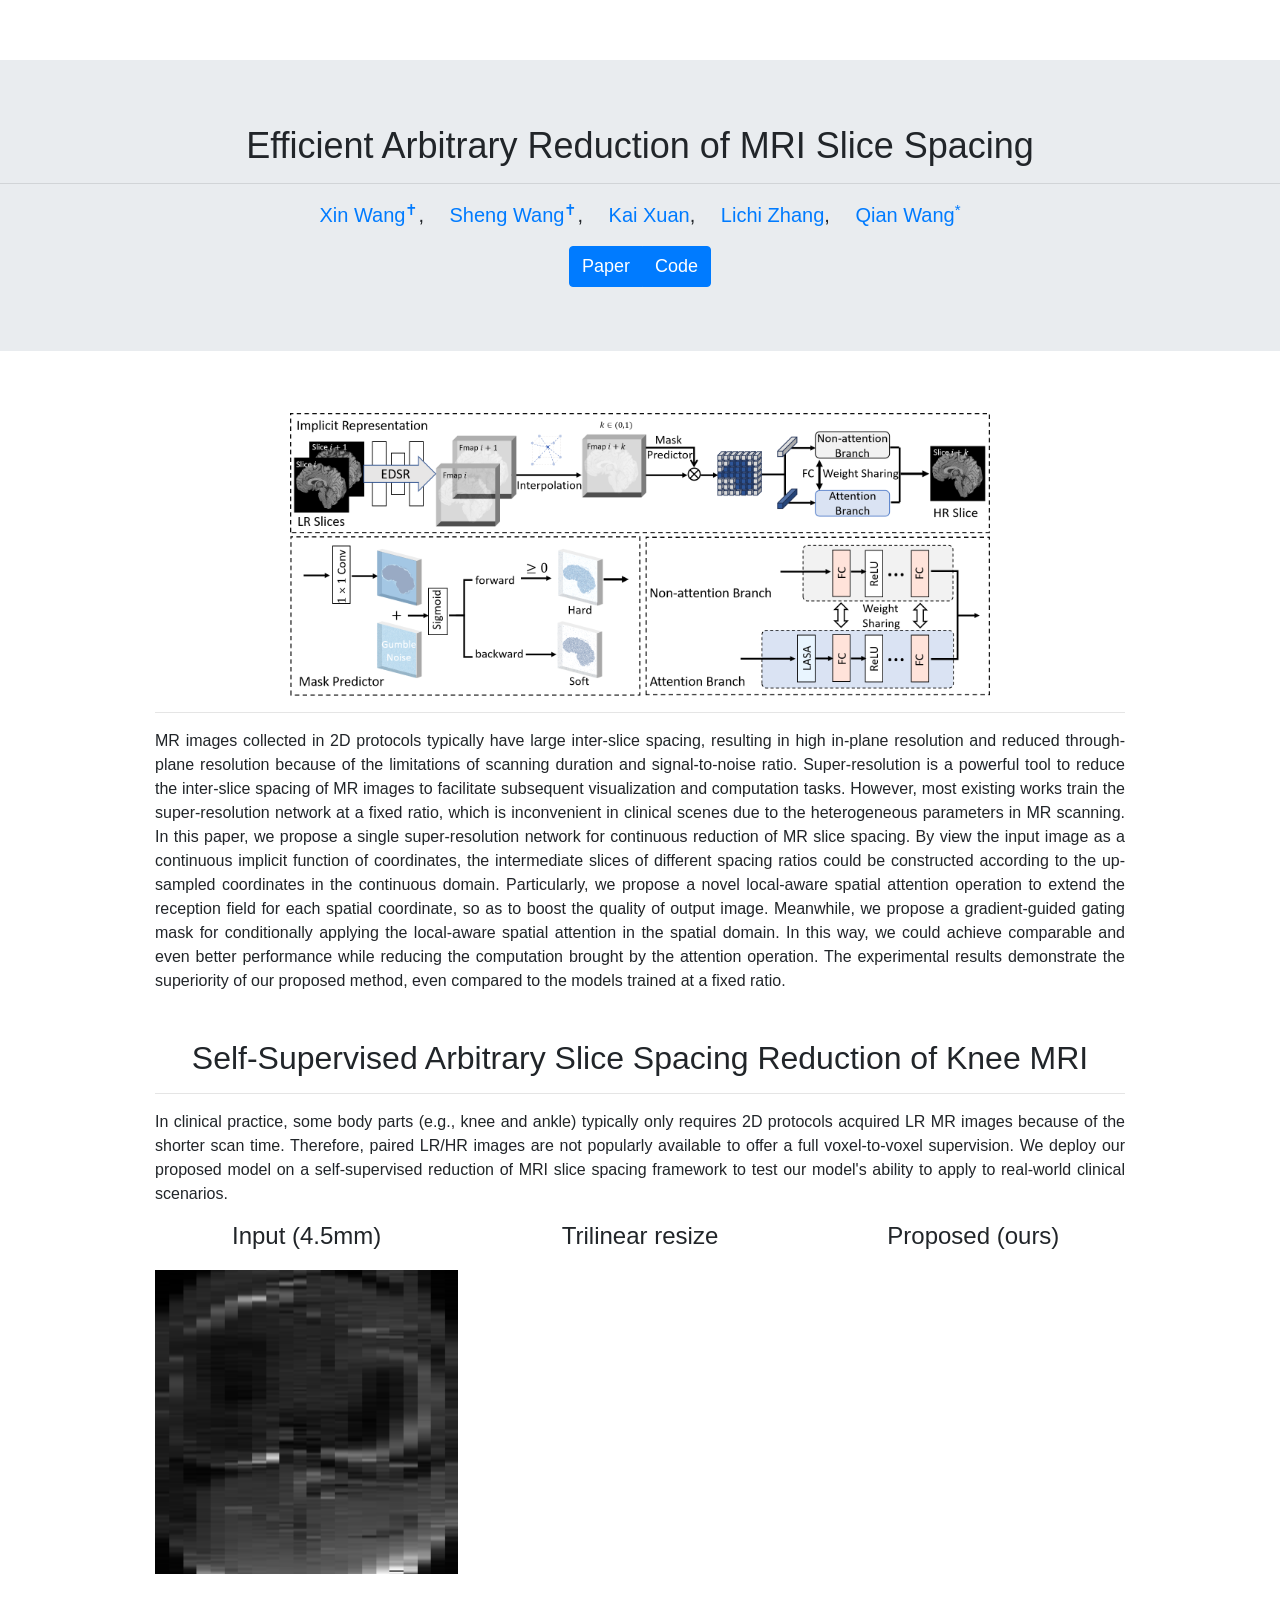
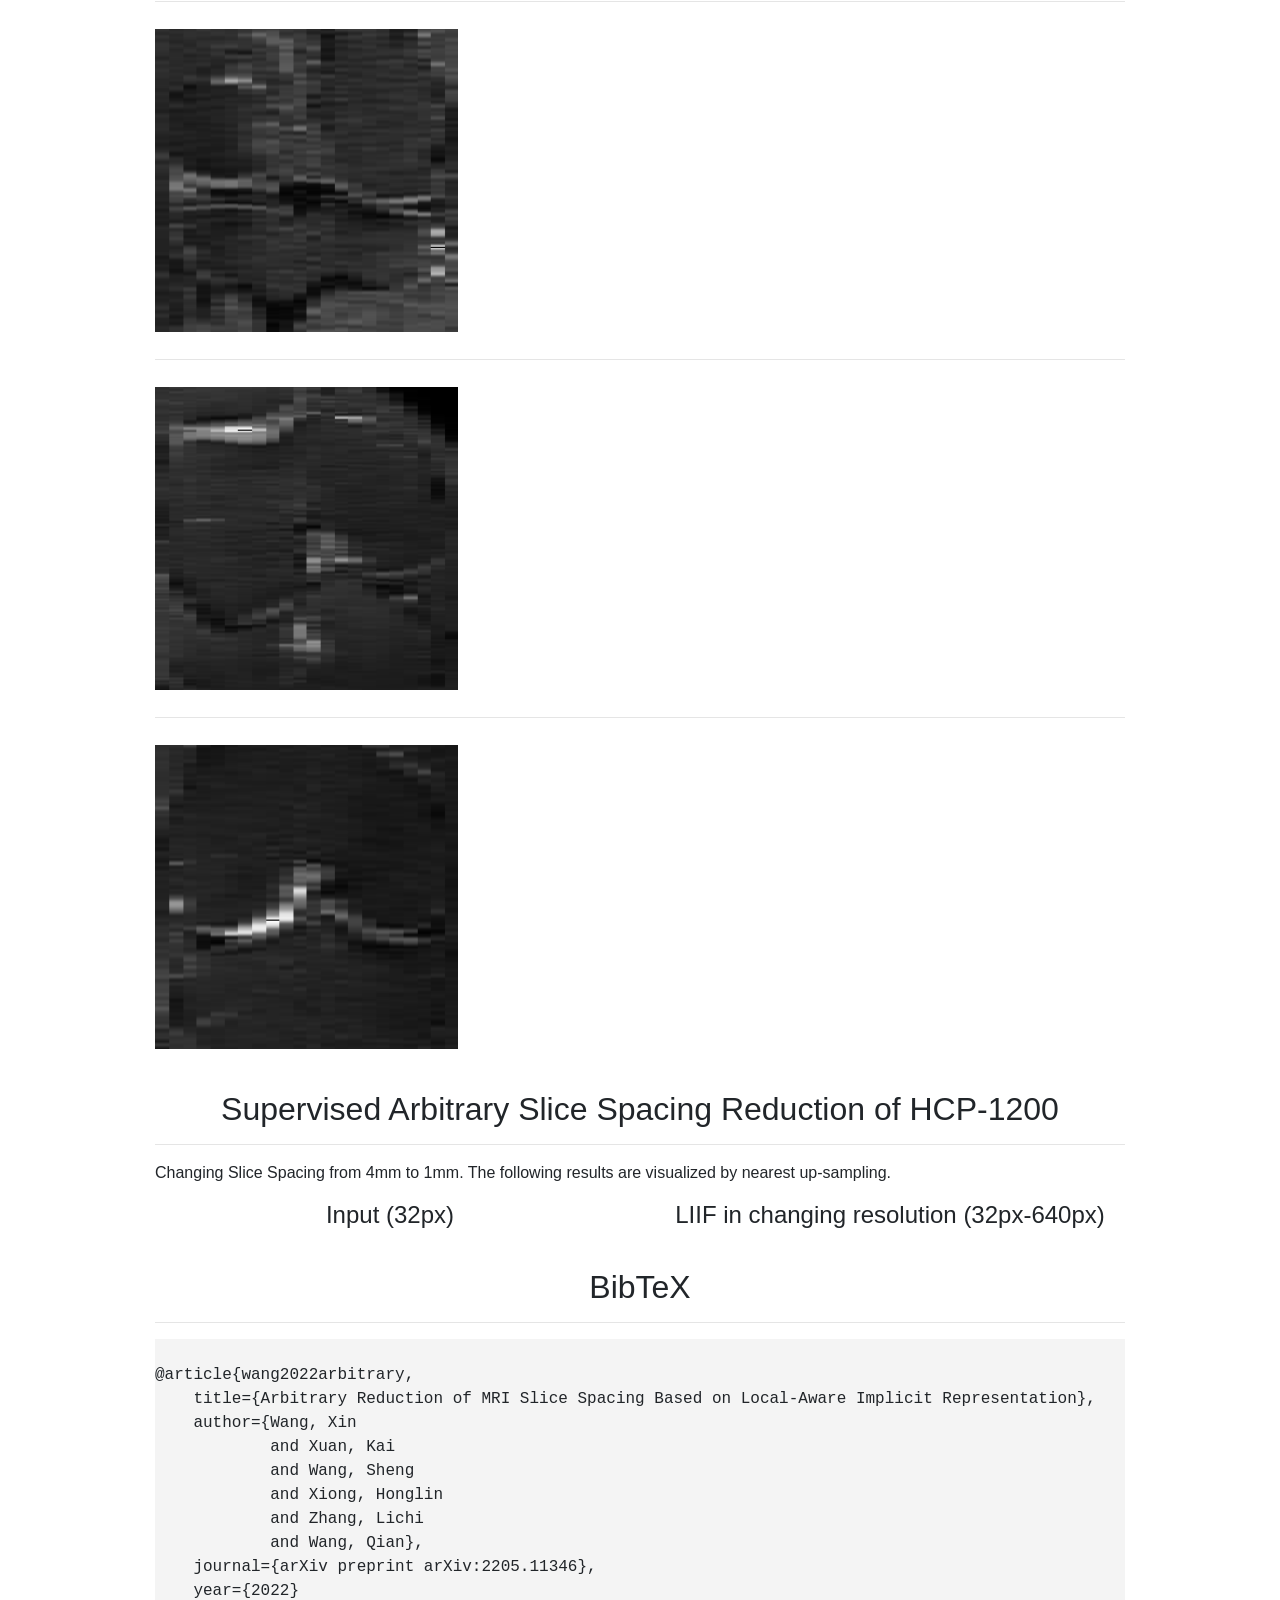
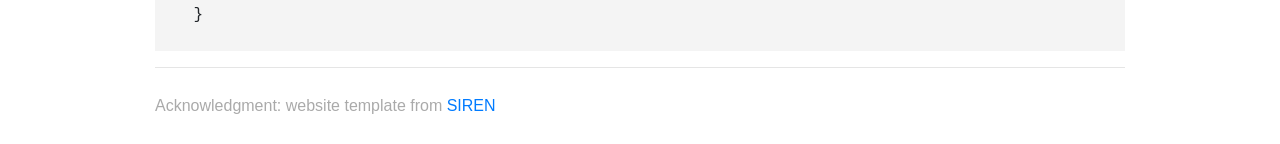
==== docs/index.html @ 5059a9c4 "make the bootstrap core css file in the repo now." ====
<!DOCTYPE html>
<html lang="en">
<head>
    <meta charset="utf-8">
    <meta http-equiv="X-UA-Compatible" content="IE=edge">
    <meta name="viewport" content="width=device-width, initial-scale=1">
    <meta name="description"
          content="Efficient Arbitrary Reduction of MRI Slice Spacing">
    <meta name="author" content="Xin Wang, Sheng Wang, Kai Xuan, Lichi Zhang, Qian Wang">

    <title>Efficient Arbitrary Reduction of MRI Slice Spacing</title>
    <!-- Bootstrap core CSS -->
    <!--link href="bootstrap.min.css" rel="stylesheet"-->
    <link rel="stylesheet" href="bootstrapcore.css"
          integrity="sha384-Gn5384xqQ1aoWXA+058RXPxPg6fy4IWvTNh0E263XmFcJlSAwiGgFAW/dAiS6JXm" crossorigin="anonymous">

    <!-- Custom styles for this template -->
    <link href="offcanvas.css" rel="stylesheet">
    <!--    <link rel="icon" href="img/favicon.gif" type="image/gif">-->
</head>

<body>
<div class="jumbotron jumbotron-fluid">
    <div class="container"></div>
    <h2>Efficient Arbitrary Reduction of MRI Slice Spacing</h2>
    <!-- <h3>CVPR 2021 (Oral)</h3> -->
    <hr>
    <p class="authors">
        <a href="https://yinboc.github.io/">Xin Wang<sup>✝</sup></a>,&emsp;
        <a href="https://github.com/JamesQFreeman">Sheng Wang<sup>✝</sup></a>,&emsp;
        <a href="https://github.com/woxuankai">Kai Xuan</a>,&emsp;
        <a href="https://github.com/woxuankai">Lichi Zhang</a>,&emsp;
        <a href="https://qianwang.space">Qian Wang<sup>*</sup></a>
    </p>
    <div class="btn-group" role="group" aria-label="Top menu">
        <a class="btn btn-primary" href="https://arxiv.org/pdf/2205.11346.pdf">Paper</a>
        <a class="btn btn-primary" href="https://github.com/JamesQFreeman/Efficient-Arbitrary-Reduction-of-MRI-Slice-Spacing">Code</a>
    </div>
</div>

<div class="container">
    <div class="section">
        <img src="assets/fig1.png" alt="Main Method" width="700" class="center">
        <!-- <div class="vcontainer">
            <iframe class='video' src="https://www.youtube.com/embed/6f2roieSY_8" frameborder="0"
                    allow="accelerometer; autoplay; encrypted-media; gyroscope; picture-in-picture"
                    allowfullscreen></iframe>
        </div> -->
        <hr>
        <p>
            MR images collected in 2D protocols typically have large inter-slice spacing, resulting in high in-plane resolution and reduced through-plane resolution because of the limitations of scanning duration and signal-to-noise ratio.
            Super-resolution is a powerful tool to reduce the inter-slice spacing of MR images to facilitate subsequent visualization and computation tasks. 
            However, most existing works train the super-resolution network at a fixed ratio, which is inconvenient in clinical scenes due to the heterogeneous parameters in MR scanning. 
            In this paper, we propose a single super-resolution network for continuous reduction of MR slice spacing.
            By view the input image as a continuous implicit function of coordinates, the intermediate slices of different spacing ratios could be constructed according to the up-sampled coordinates in the continuous domain. 
            Particularly, we propose a novel local-aware spatial attention operation to extend the reception field for each spatial coordinate, so as to boost the quality of output image. Meanwhile, we propose a gradient-guided gating mask for conditionally applying the local-aware spatial attention in the spatial domain. In this way, we could achieve comparable and even better performance while reducing the computation brought by the attention operation.
            The experimental results demonstrate the superiority of our proposed method, even compared to the models trained at a fixed ratio.
        </p>
    </div>

    <div class="section">
        <h2>Self-Supervised Arbitrary Slice Spacing Reduction of Knee MRI</h2>
        <hr>
        <p>
            In clinical practice, some body parts (e.g., knee and ankle) typically only requires 2D protocols acquired LR MR images because of the shorter scan time.
Therefore, paired LR/HR images are not popularly available to offer a full voxel-to-voxel supervision.
We deploy our proposed model on a self-supervised reduction of MRI slice spacing framework to test our model's ability to apply to real-world clinical scenarios.
        </p>

        <div class="row align-items-center">
            <div class="col-sm-4 text-center">
                <h4>Input (4.5mm)</h4>
            </div>
            <!-- <div class="col-sm-3 text-center">
                <h4>Pixels</h4>
            </div> -->
            <div class="col-sm-4 text-center">
                <h4>Trilinear resize</h4>
            </div>
            <div class="col-sm-4 text-center">
                <h4>Proposed (ours)</h4>
            </div>
        </div>
        <div class="row align-items-center">
            <div class="col-sm-4">
                <img src="assets/output_1_axial.png" style="width:100%">
            </div>
            <div class="col-sm-8">
                <video width="100%" playsinline autoplay loop preload muted>
                    <source src="assets/output_1_axial.mp4" type="video/mp4">
                </video>
            </div>
        </div>
        <hr>
        <div class="row align-items-center">
            <div class="col-sm-4">
                <img src="assets/output_1_coronal_120.png" style="width:100%">
            </div>
            <div class="col-sm-8">
                <video width="100%" playsinline autoplay loop preload muted>
                    <source src="assets/output_1_coronal_120.mp4" type="video/mp4">
                </video>
            </div>
        </div>
        <hr>
        <div class="row align-items-center">
            <div class="col-sm-4">
                <img src="assets/output_2_axial_160.png" style="width:100%">
            </div>
            <div class="col-sm-8">
                <video width="100%" playsinline autoplay loop preload muted>
                    <source src="assets/output_2_axial_160.mp4" type="video/mp4">
                </video>
            </div>
        </div>
		<hr>
        <div class="row align-items-center">
            <div class="col-sm-4">
                <img src="assets/output_2_coronal_140.png" style="width:100%">
            </div>
            <div class="col-sm-8">
                <video width="100%" playsinline autoplay loop preload muted>
                    <source src="assets/output_2_coronal_140.mp4" type="video/mp4">
                </video>
            </div>
        </div>
    </div>

    <div class="section">
        <h2>Supervised Arbitrary Slice Spacing Reduction of HCP-1200</h2>
        <hr>
        <p>
            Changing Slice Spacing from 4mm to 1mm. The following results are visualized by nearest up-sampling.
        </p>
        <div class="row align-items-center">
            <div class="col-sm-6 text-center">
                <h4>Input (32px)</h4>
            </div>
            <div class="col-sm-6 text-center">
                <h4>LIIF in changing resolution (32px-640px)</h4>
            </div>
        </div>
        <!-- <div class="row">
            <div class="col-sm-6">
                <img src="assets/output_2_axial_160.png" style="width:100%">
            </div>
            <div class="col-sm-6">
                <video width="100%" playsinline autoplay loop preload muted>
                    <source src="assets/output_2_axial_160.mp4" type="video/mp4">
                </video>
            </div>
        </div>
        <hr>
        <div class="row">
            <div class="col-sm-6">
                <img src="assets/output_2_coronal_140.png" style="width:100%">
            </div>
            <div class="col-sm-6">
                <video width="100%" playsinline autoplay loop preload muted>
                    <source src="assets/output_2_coronal_140.mp4" type="video/mp4">
                </video>
            </div>
        </div> -->
        <!-- <p>Also, we compared the proposed method with other super-resolution methods.</p> -->
    </div>

    <div class="section">
        <h2>BibTeX</h2>
        <hr>
        <div class="bibtexsection">
@article{wang2022arbitrary,
    title={Arbitrary Reduction of MRI Slice Spacing Based on Local-Aware Implicit Representation},
    author={Wang, Xin 
            and Xuan, Kai 
            and Wang, Sheng 
            and Xiong, Honglin 
            and Zhang, Lichi 
            and Wang, Qian},
    journal={arXiv preprint arXiv:2205.11346},
    year={2022}
    }
        </div>
    </div>

	<hr>

	<footer>
        <p><span style="color: #AAAAAA">Acknowledgment: website template from <a href="https://vsitzmann.github.io/siren/">SIREN</a></span></p>
    </footer>

</div>


<script src="https://code.jquery.com/jquery-3.5.1.slim.min.js"
        integrity="sha384-DfXdz2htPH0lsSSs5nCTpuj/zy4C+OGpamoFVy38MVBnE+IbbVYUew+OrCXaRkfj"
        crossorigin="anonymous"></script>
<script src="https://cdn.jsdelivr.net/npm/popper.js@1.16.0/dist/umd/popper.min.js"
        integrity="sha384-Q6E9RHvbIyZFJoft+2mJbHaEWldlvI9IOYy5n3zV9zzTtmI3UksdQRVvoxMfooAo"
        crossorigin="anonymous"></script>
<script src="https://stackpath.bootstrapcdn.com/bootstrap/4.5.0/js/bootstrap.min.js"
        integrity="sha384-OgVRvuATP1z7JjHLkuOU7Xw704+h835Lr+6QL9UvYjZE3Ipu6Tp75j7Bh/kR0JKI"
        crossorigin="anonymous"></script>

</body>
</html>
---- docs/offcanvas.css ----
/*
 * Style tweaks
 * --------------------------------------------------
 */
 html,
 body {
   overflow-x: hidden;  /*Prevent scroll on narrow devices */
   padding-top: 30px;
     text-align: justify;
 }
 footer {
   padding: 10px 0;
 }
 .authors {
   font-size: 20px;
 }
 /*.container {
   max-width: 768px;
 }*/
 .container {
   max-width: 1000px;
 }
 p {
   font-size: 16px;
   /*padding-bottom: 20px;*/
 }
 
 li {
   font-size: 16px;
 }
 
 h2 {
     text-align: center;
     align: center;
 }
 
 .jumbotron{
     text-align: center;
 }
 
 .btn {
     font-size: 18px;
 }
 
 .btn-disabled {
     /*background-color: #f4f4f4;*/
 }
 
 .jumbotron h2 {
   font-size: 36px;
 }
 
 .section {
   padding-top: 30px;
 }
 
 .center{
   display: block;
   margin-left: auto;
   margin-right: auto;
 }
 
 .vcontainer {
     position: relative;
     width: 100%;
     height: 0;
     padding-bottom: 56.25%;
 }
 .video {
     position: absolute;
     top: 0;
     left: 0;
     width: 100%;
     height: 100%;
 }
 
 .gif {
     padding:10px;
     display: block;
     margin-left: auto;
     margin-right: auto;
     text-align: center;
 }
 
 .caption {
   width:75%; 
   font-size:14px
 }
 
 .bibtexsection {
   font-family: "Courier",monospace;
   font-size:16px;
   white-space:pre;
   background-color: #f4f4f4;
   text-align:left;
 }
 
 .canvas-row canvas {
   max-width:100%;
 }
 
 .padding-0{
     padding-right:0;
     padding-left:0;
 }
 
 .vspace-top {
     margin-top: 30px;
 }
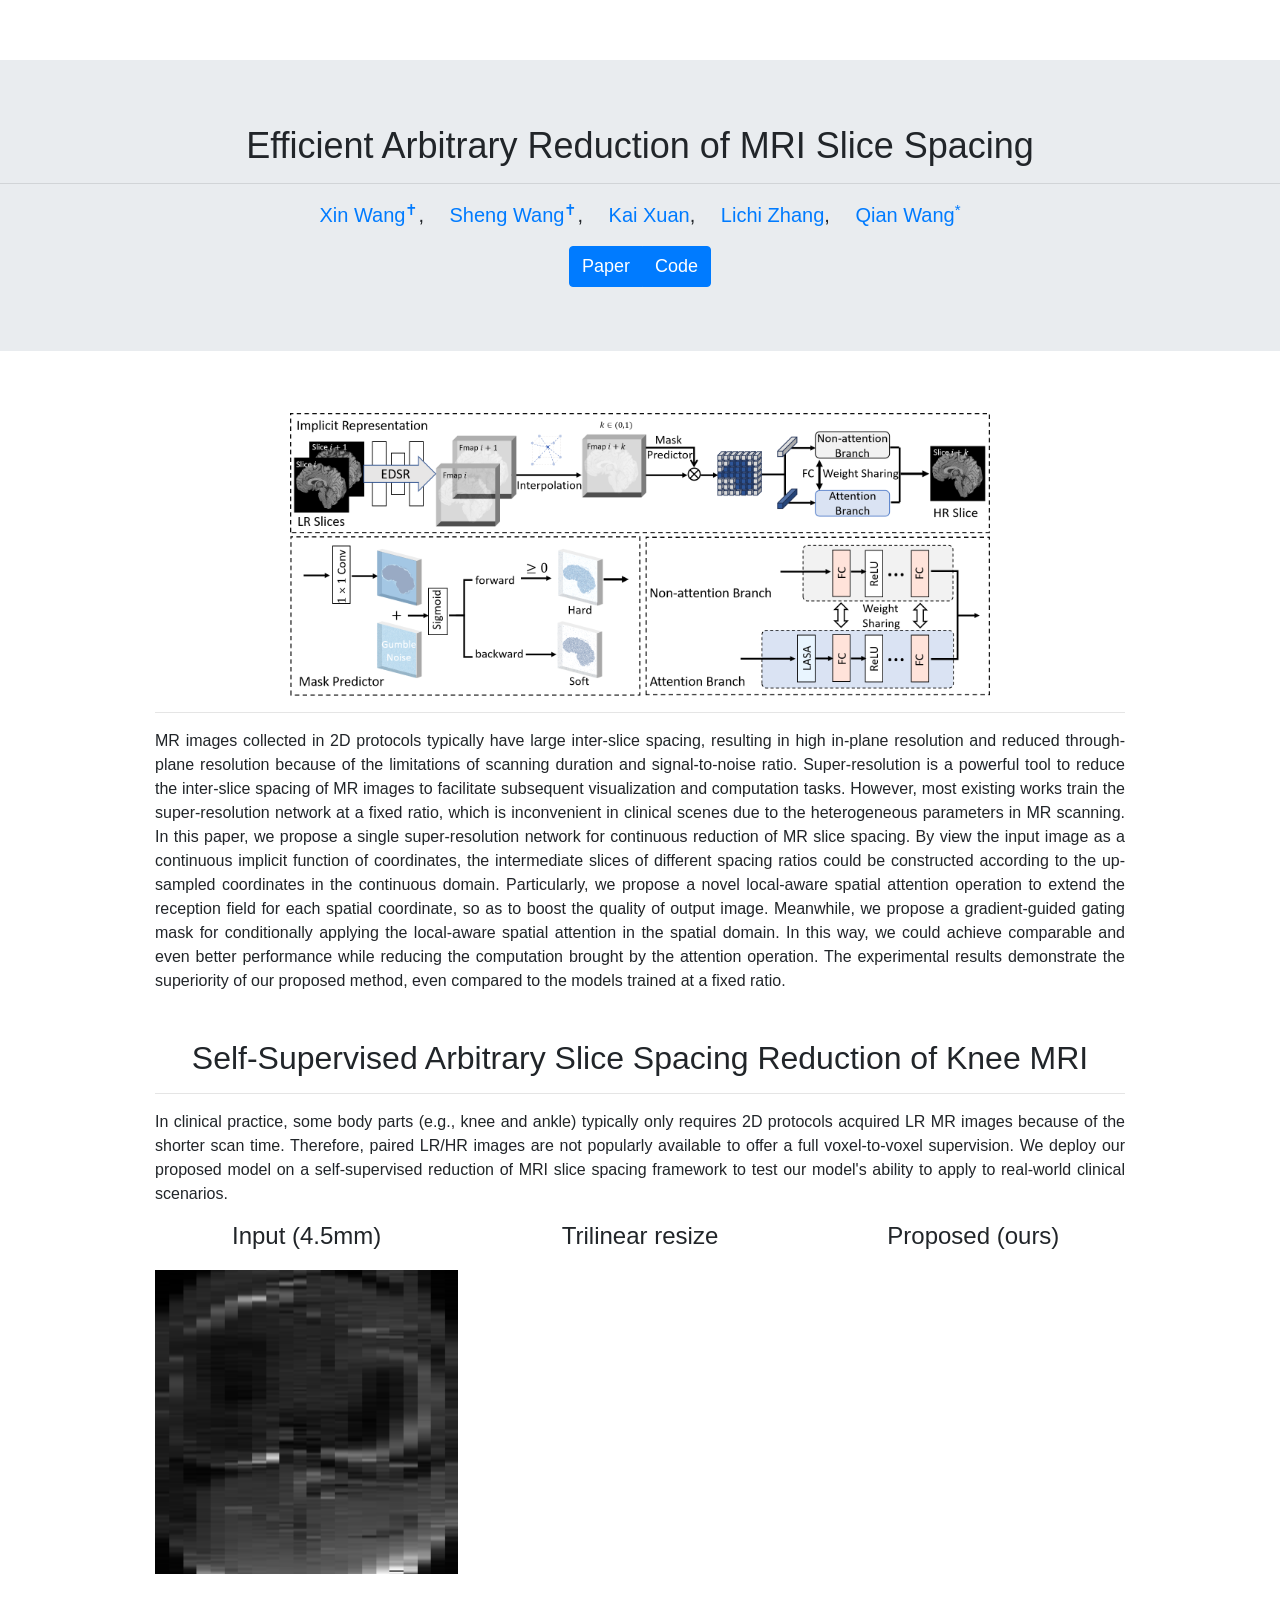
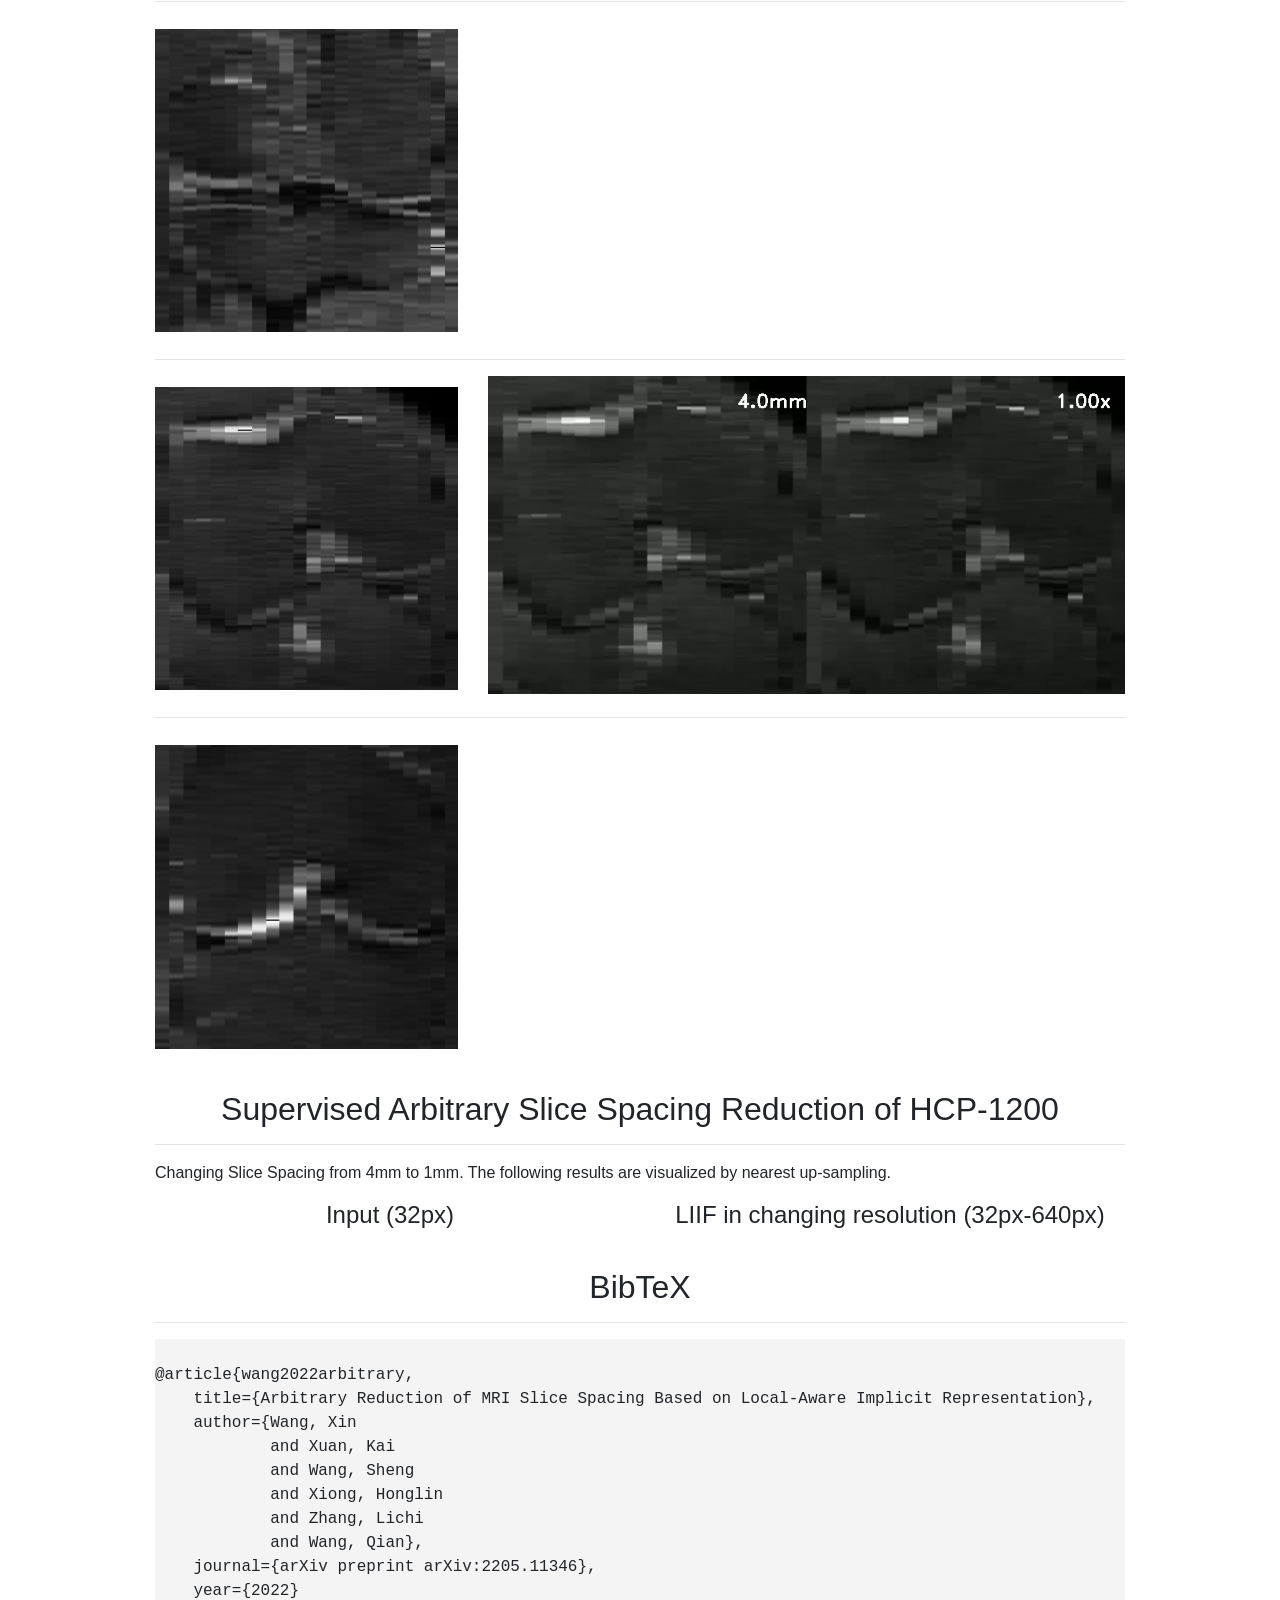
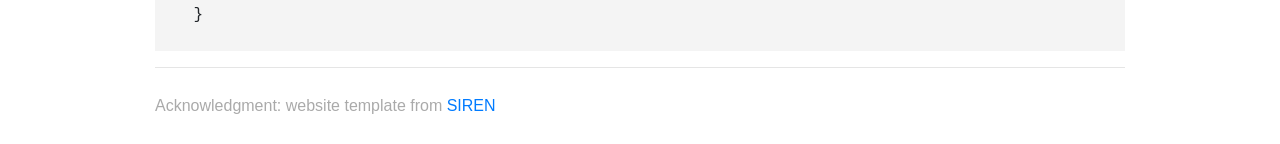
==== commit 339b3fe2: "used new video codec, vp80" ====
--- a/docs/index.html
+++ b/docs/index.html
@@ -109,7 +109,7 @@
             </div>
             <div class="col-sm-8">
                 <video width="100%" playsinline autoplay loop preload muted>
-                    <source src="assets/output_2_axial_160.mp4" type="video/mp4">
+                    <source src="assets/output_2_axial_160.webm" type="video/mp4">
                 </video>
             </div>
         </div>
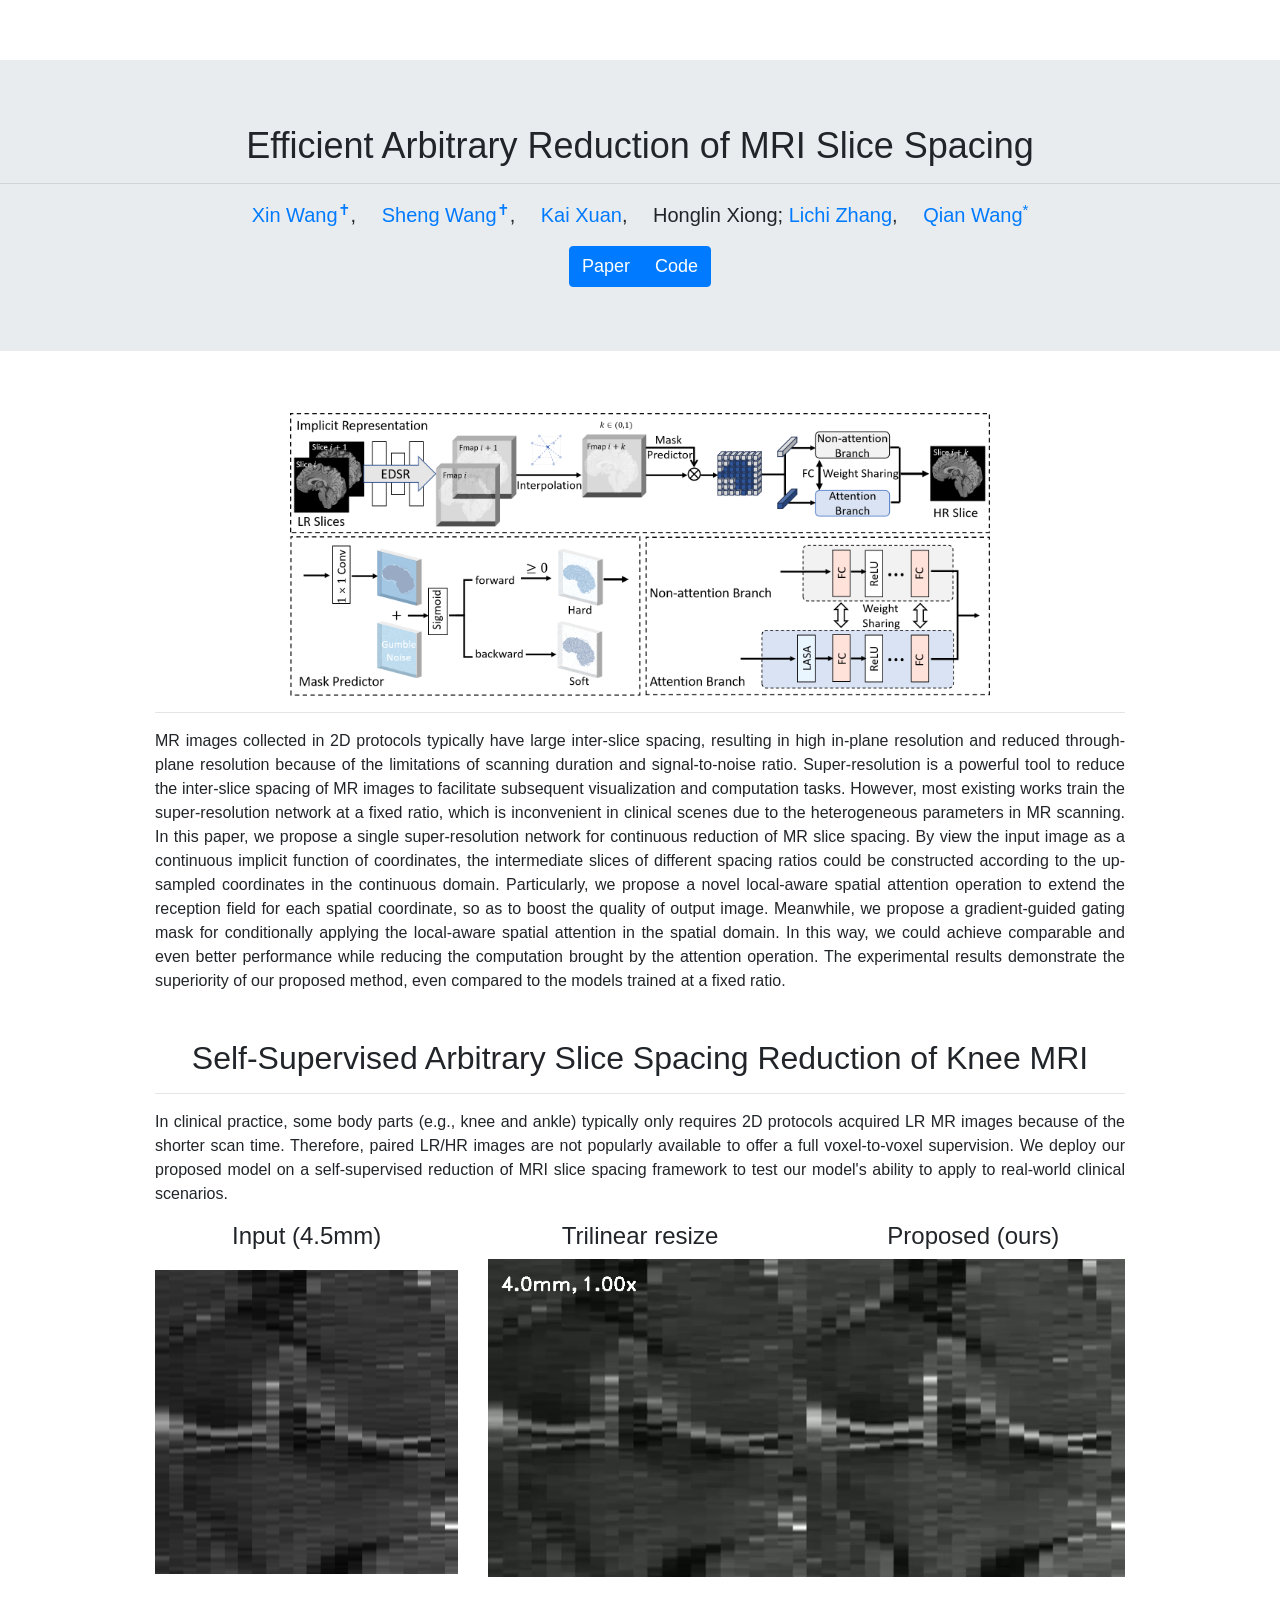
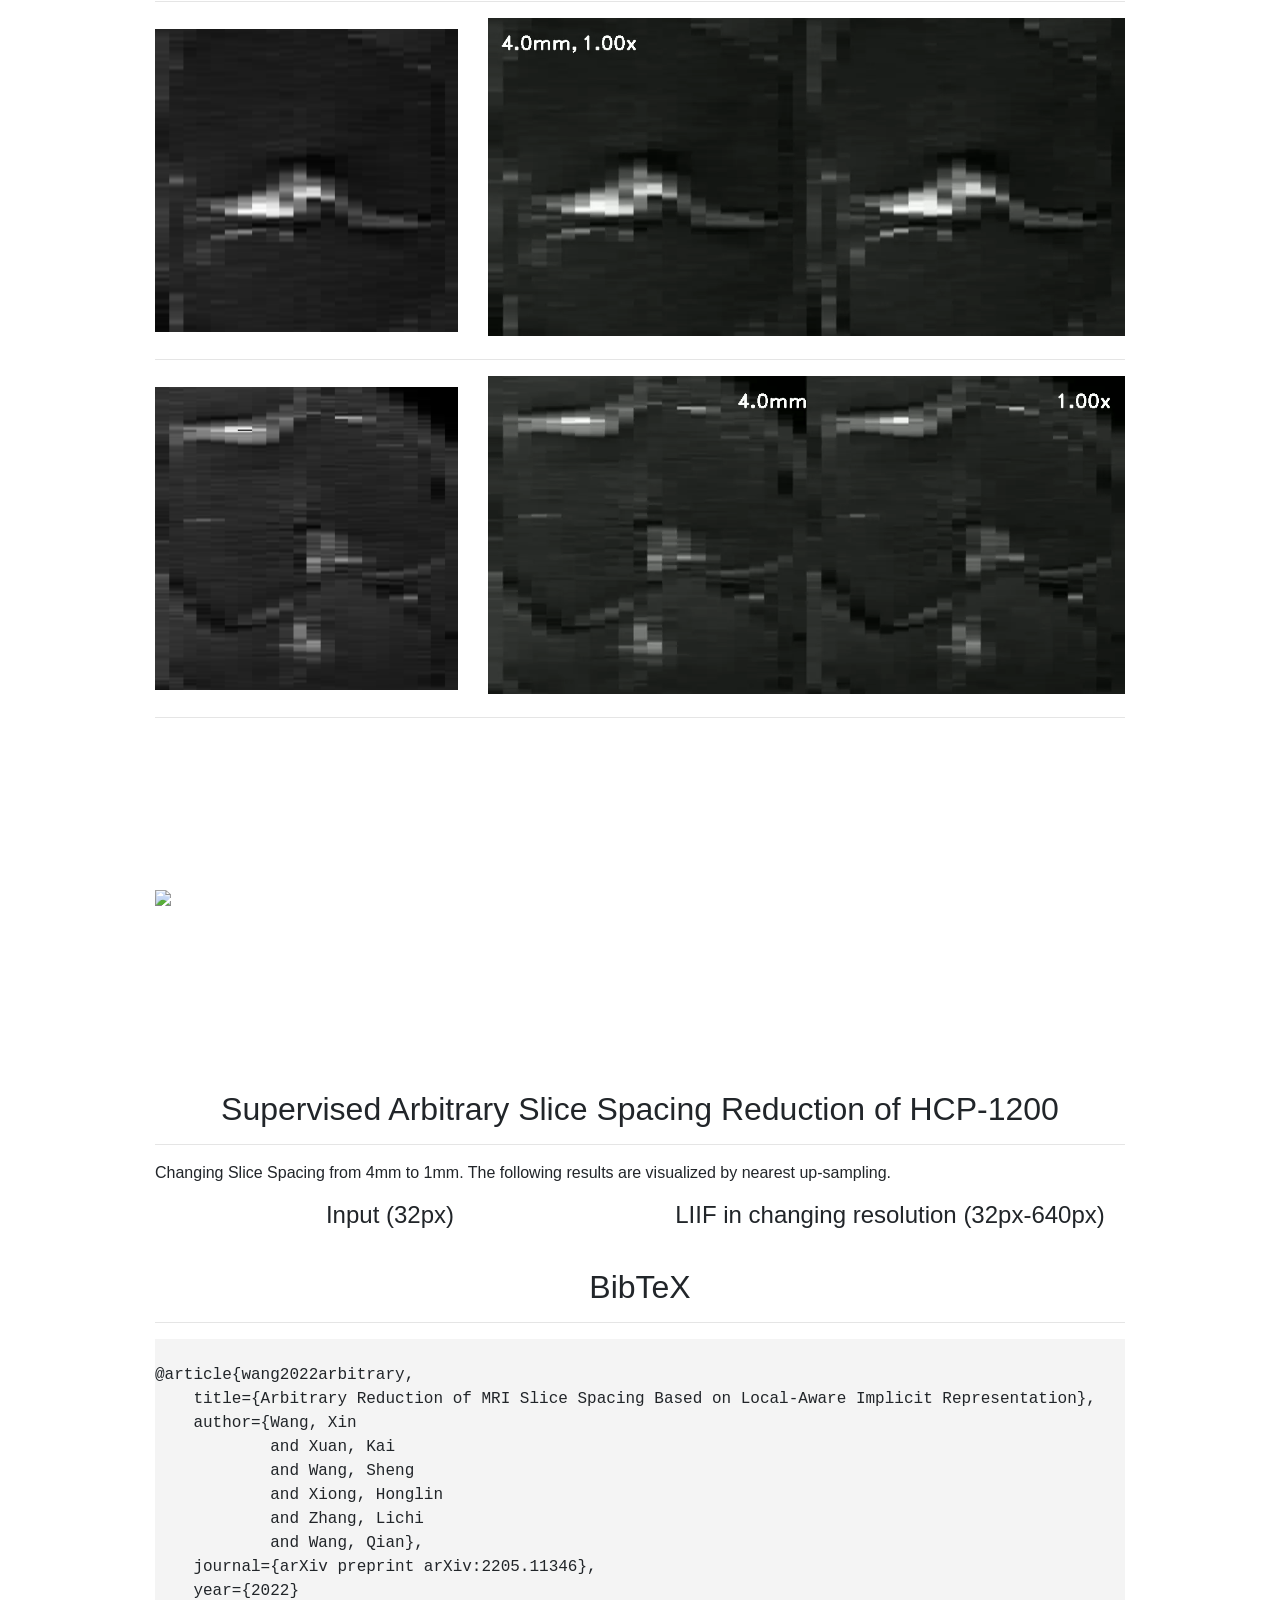
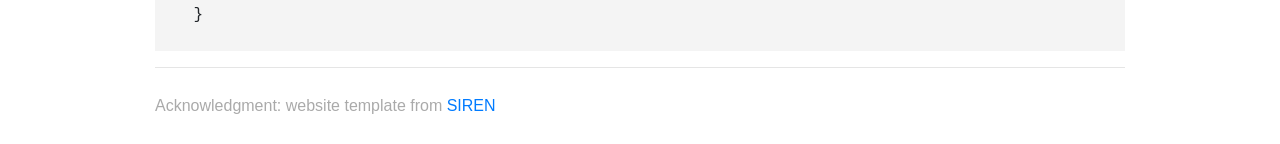
==== commit d76b02dc: "updated the video" ====
--- a/docs/index.html
+++ b/docs/index.html
@@ -29,6 +29,7 @@
         <a href="https://yinboc.github.io/">Xin Wang<sup>✝</sup></a>,&emsp;
         <a href="https://github.com/JamesQFreeman">Sheng Wang<sup>✝</sup></a>,&emsp;
         <a href="https://github.com/woxuankai">Kai Xuan</a>,&emsp;
+        Honglin Xiong;
         <a href="https://github.com/woxuankai">Lichi Zhang</a>,&emsp;
         <a href="https://qianwang.space">Qian Wang<sup>*</sup></a>
     </p>
@@ -83,22 +84,22 @@
         </div>
         <div class="row align-items-center">
             <div class="col-sm-4">
-                <img src="assets/output_1_axial.png" style="width:100%">
-            </div>
-            <div class="col-sm-8">
-                <video width="100%" playsinline autoplay loop preload muted>
-                    <source src="assets/output_1_axial.mp4" type="video/mp4">
-                </video>
-            </div>
-        </div>
-        <hr>
-        <div class="row align-items-center">
-            <div class="col-sm-4">
-                <img src="assets/output_1_coronal_120.png" style="width:100%">
-            </div>
-            <div class="col-sm-8">
-                <video width="100%" playsinline autoplay loop preload muted>
-                    <source src="assets/output_1_coronal_120.mp4" type="video/mp4">
+                <img src="assets/output_1_coronal_130.png" style="width:100%">
+            </div>
+            <div class="col-sm-8">
+                <video width="100%" playsinline autoplay loop preload muted>
+                    <source src="assets/output_1_coronal_130.webm" type="video/mp4">
+                </video>
+            </div>
+        </div>
+        <hr>
+        <div class="row align-items-center">
+            <div class="col-sm-4">
+                <img src="assets/output_2_coronal_159.png" style="width:100%">
+            </div>
+            <div class="col-sm-8">
+                <video width="100%" playsinline autoplay loop preload muted>
+                    <source src="assets/output_2_coronal_159.webm" type="video/mp4">
                 </video>
             </div>
         </div>
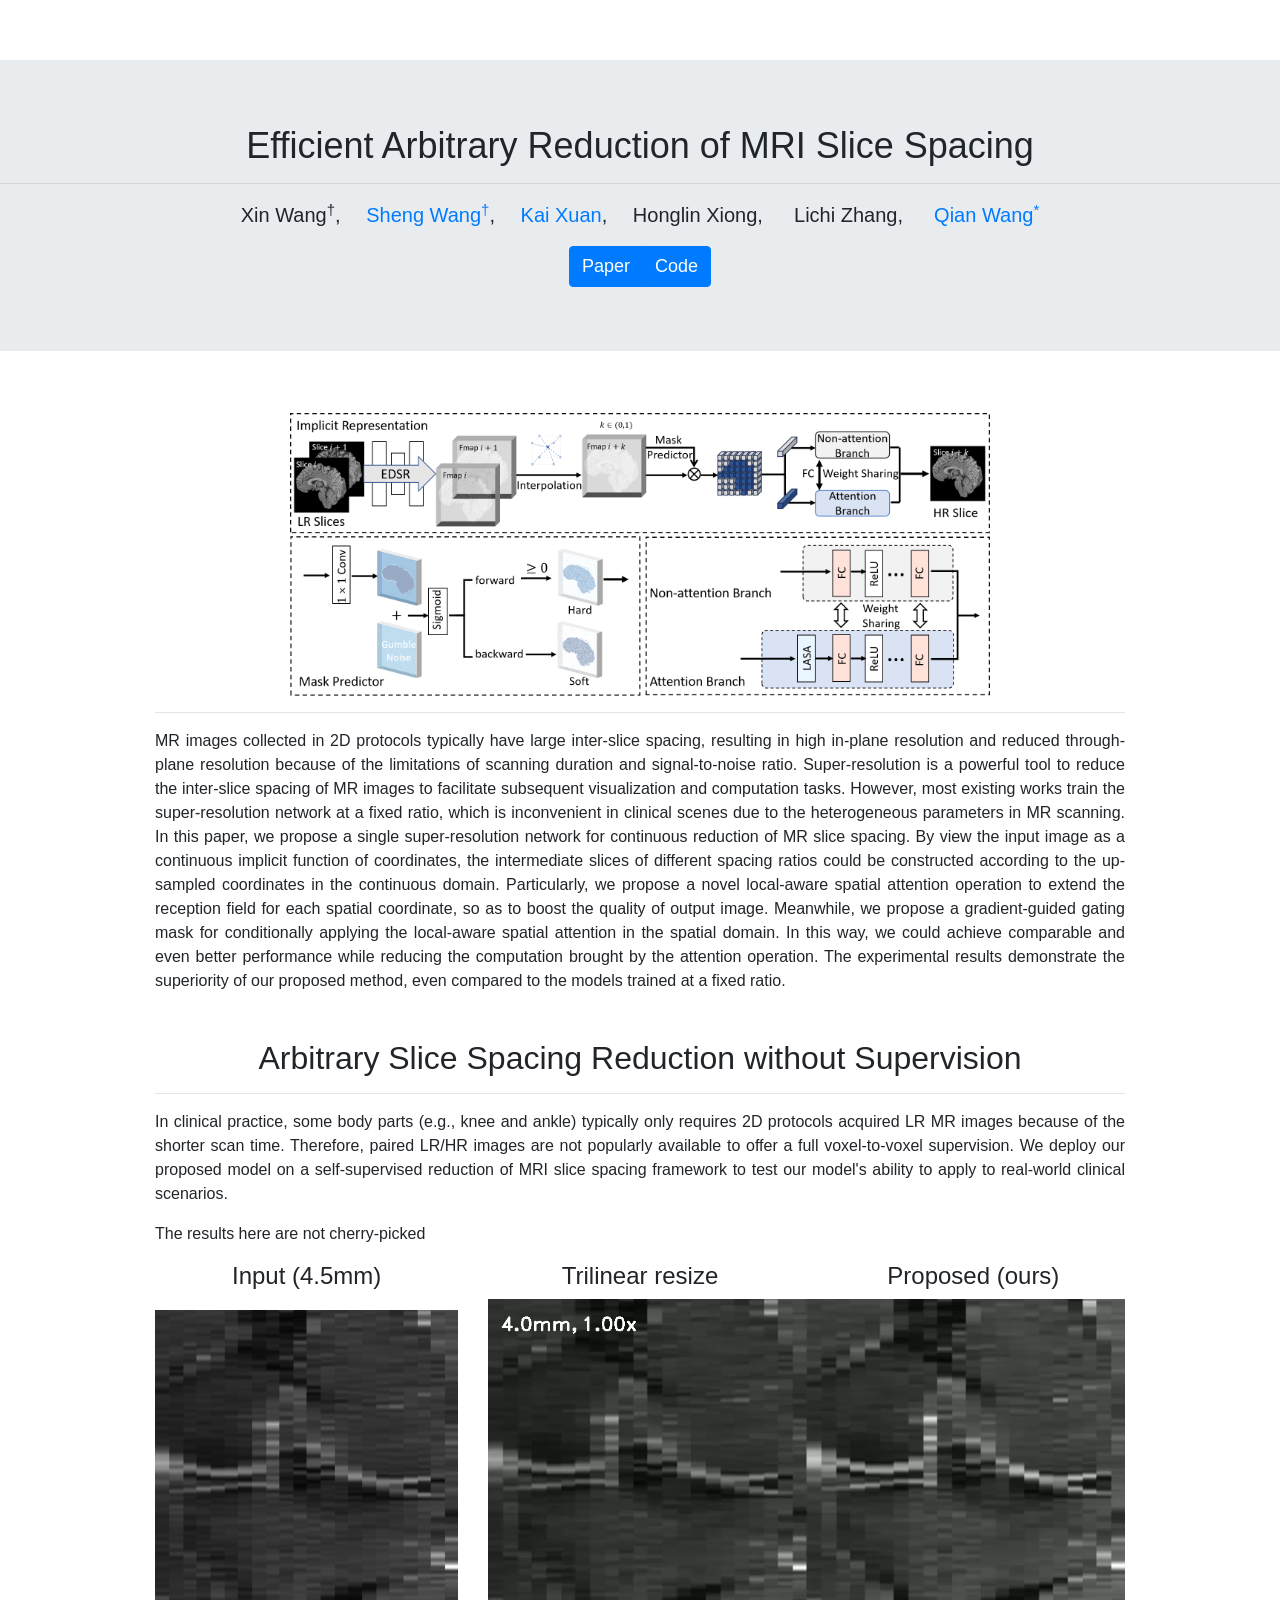
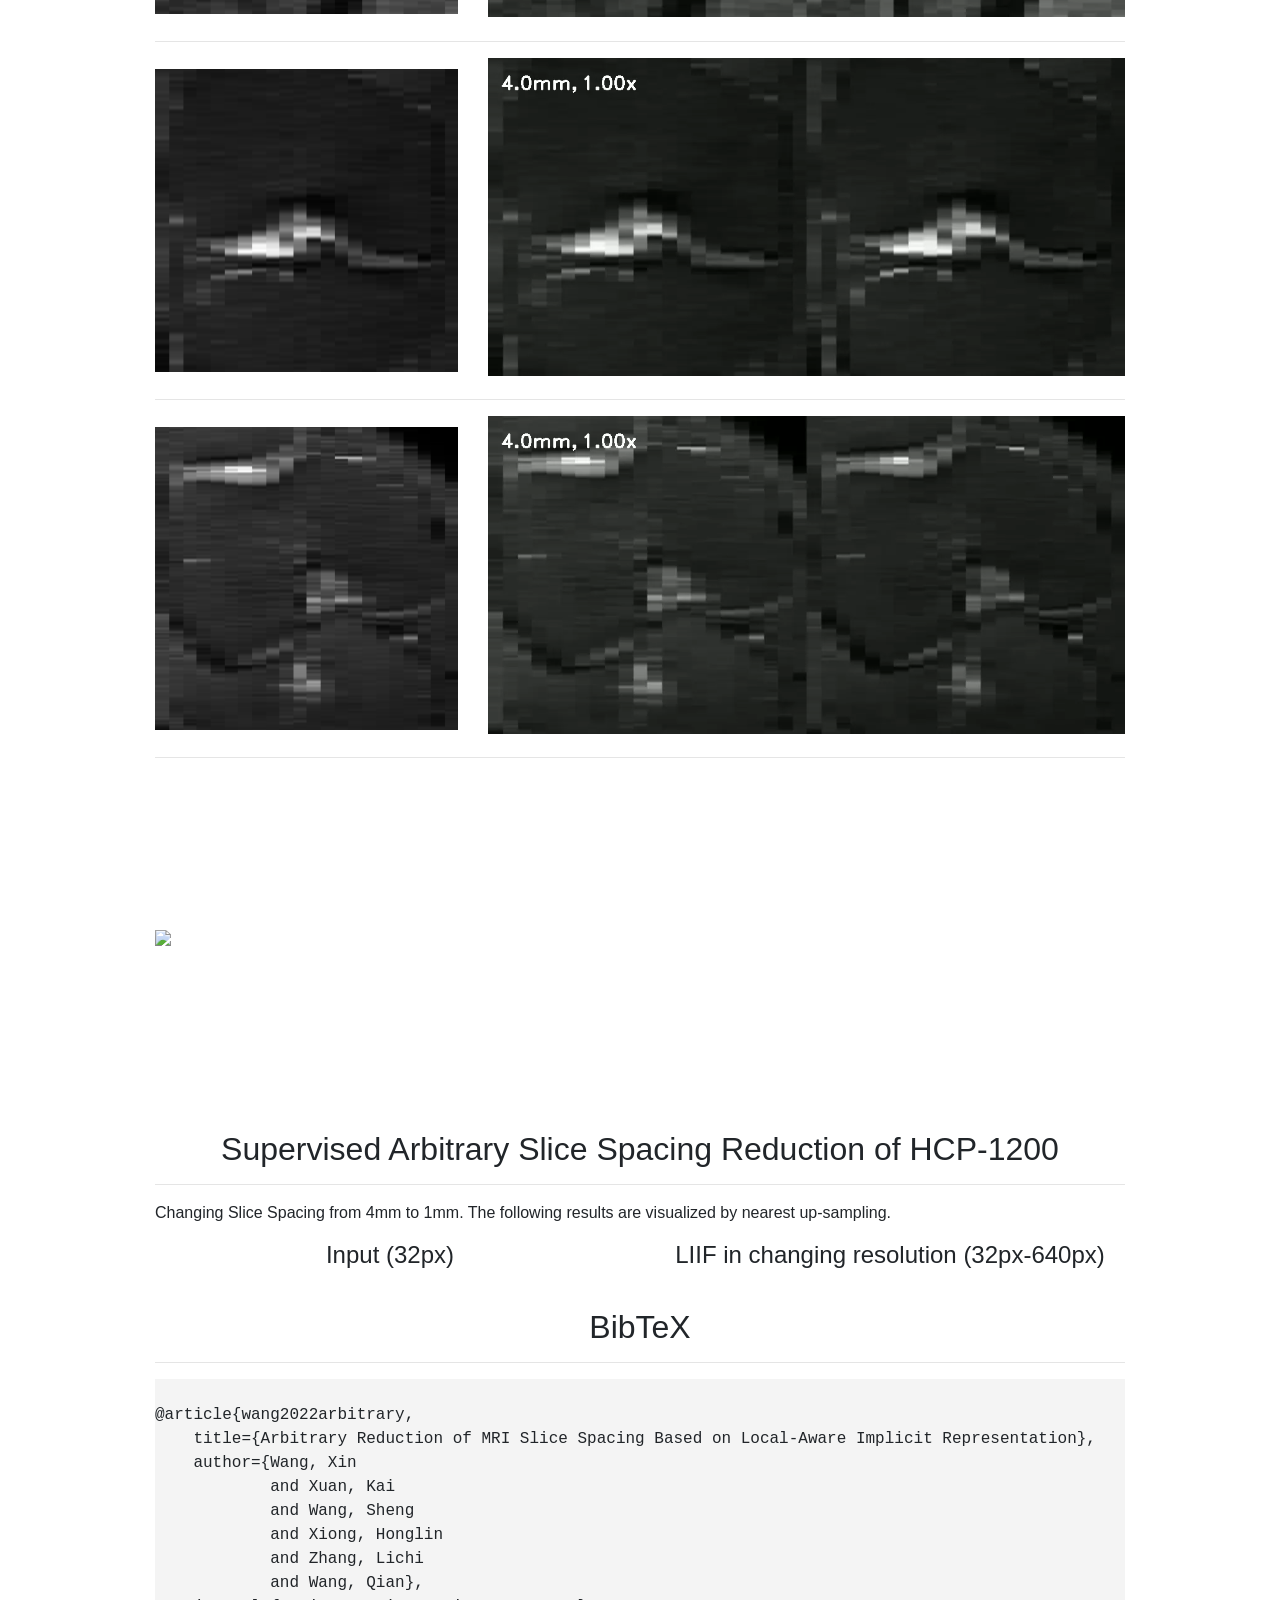
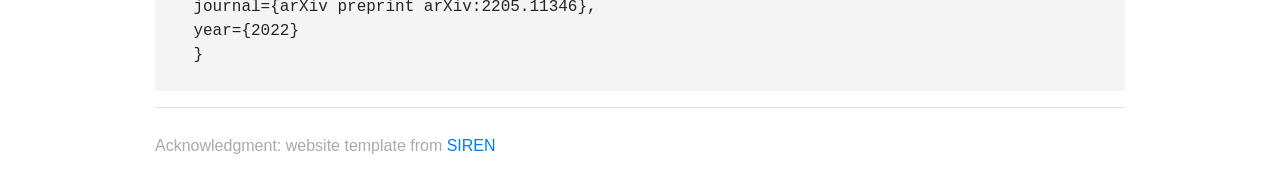
==== commit 189739c4: "update some details" ====
--- a/docs/index.html
+++ b/docs/index.html
@@ -23,14 +23,14 @@
 <div class="jumbotron jumbotron-fluid">
     <div class="container"></div>
     <h2>Efficient Arbitrary Reduction of MRI Slice Spacing</h2>
-    <!-- <h3>CVPR 2021 (Oral)</h3> -->
     <hr>
     <p class="authors">
-        <a href="https://yinboc.github.io/">Xin Wang<sup>✝</sup></a>,&emsp;
-        <a href="https://github.com/JamesQFreeman">Sheng Wang<sup>✝</sup></a>,&emsp;
+        Xin Wang<sup>†</sup>,&emsp;
+        <!-- <a href="https://yinboc.github.io/">Xin Wang<sup>†</sup></a>,&emsp; -->
+        <a href="https://github.com/JamesQFreeman">Sheng Wang<sup>†</sup></a>,&emsp;
         <a href="https://github.com/woxuankai">Kai Xuan</a>,&emsp;
-        Honglin Xiong;
-        <a href="https://github.com/woxuankai">Lichi Zhang</a>,&emsp;
+        Honglin Xiong, &emsp;
+        Lichi Zhang, &emsp;
         <a href="https://qianwang.space">Qian Wang<sup>*</sup></a>
     </p>
     <div class="btn-group" role="group" aria-label="Top menu">
@@ -60,21 +60,21 @@
     </div>
 
     <div class="section">
-        <h2>Self-Supervised Arbitrary Slice Spacing Reduction of Knee MRI</h2>
+        <h2>Arbitrary Slice Spacing Reduction without Supervision</h2>
         <hr>
         <p>
             In clinical practice, some body parts (e.g., knee and ankle) typically only requires 2D protocols acquired LR MR images because of the shorter scan time.
 Therefore, paired LR/HR images are not popularly available to offer a full voxel-to-voxel supervision.
 We deploy our proposed model on a self-supervised reduction of MRI slice spacing framework to test our model's ability to apply to real-world clinical scenarios.
         </p>
+        <p>
+            The results here are not cherry-picked
+        </p>
 
         <div class="row align-items-center">
             <div class="col-sm-4 text-center">
                 <h4>Input (4.5mm)</h4>
             </div>
-            <!-- <div class="col-sm-3 text-center">
-                <h4>Pixels</h4>
-            </div> -->
             <div class="col-sm-4 text-center">
                 <h4>Trilinear resize</h4>
             </div>
@@ -106,11 +106,11 @@
         <hr>
         <div class="row align-items-center">
             <div class="col-sm-4">
-                <img src="assets/output_2_axial_160.png" style="width:100%">
-            </div>
-            <div class="col-sm-8">
-                <video width="100%" playsinline autoplay loop preload muted>
-                    <source src="assets/output_2_axial_160.webm" type="video/mp4">
+                <img src="assets/output_2_axial_159.png" style="width:100%">
+            </div>
+            <div class="col-sm-8">
+                <video width="100%" playsinline autoplay loop preload muted>
+                    <source src="assets/output_2_axial_159.webm" type="video/mp4">
                 </video>
             </div>
         </div>
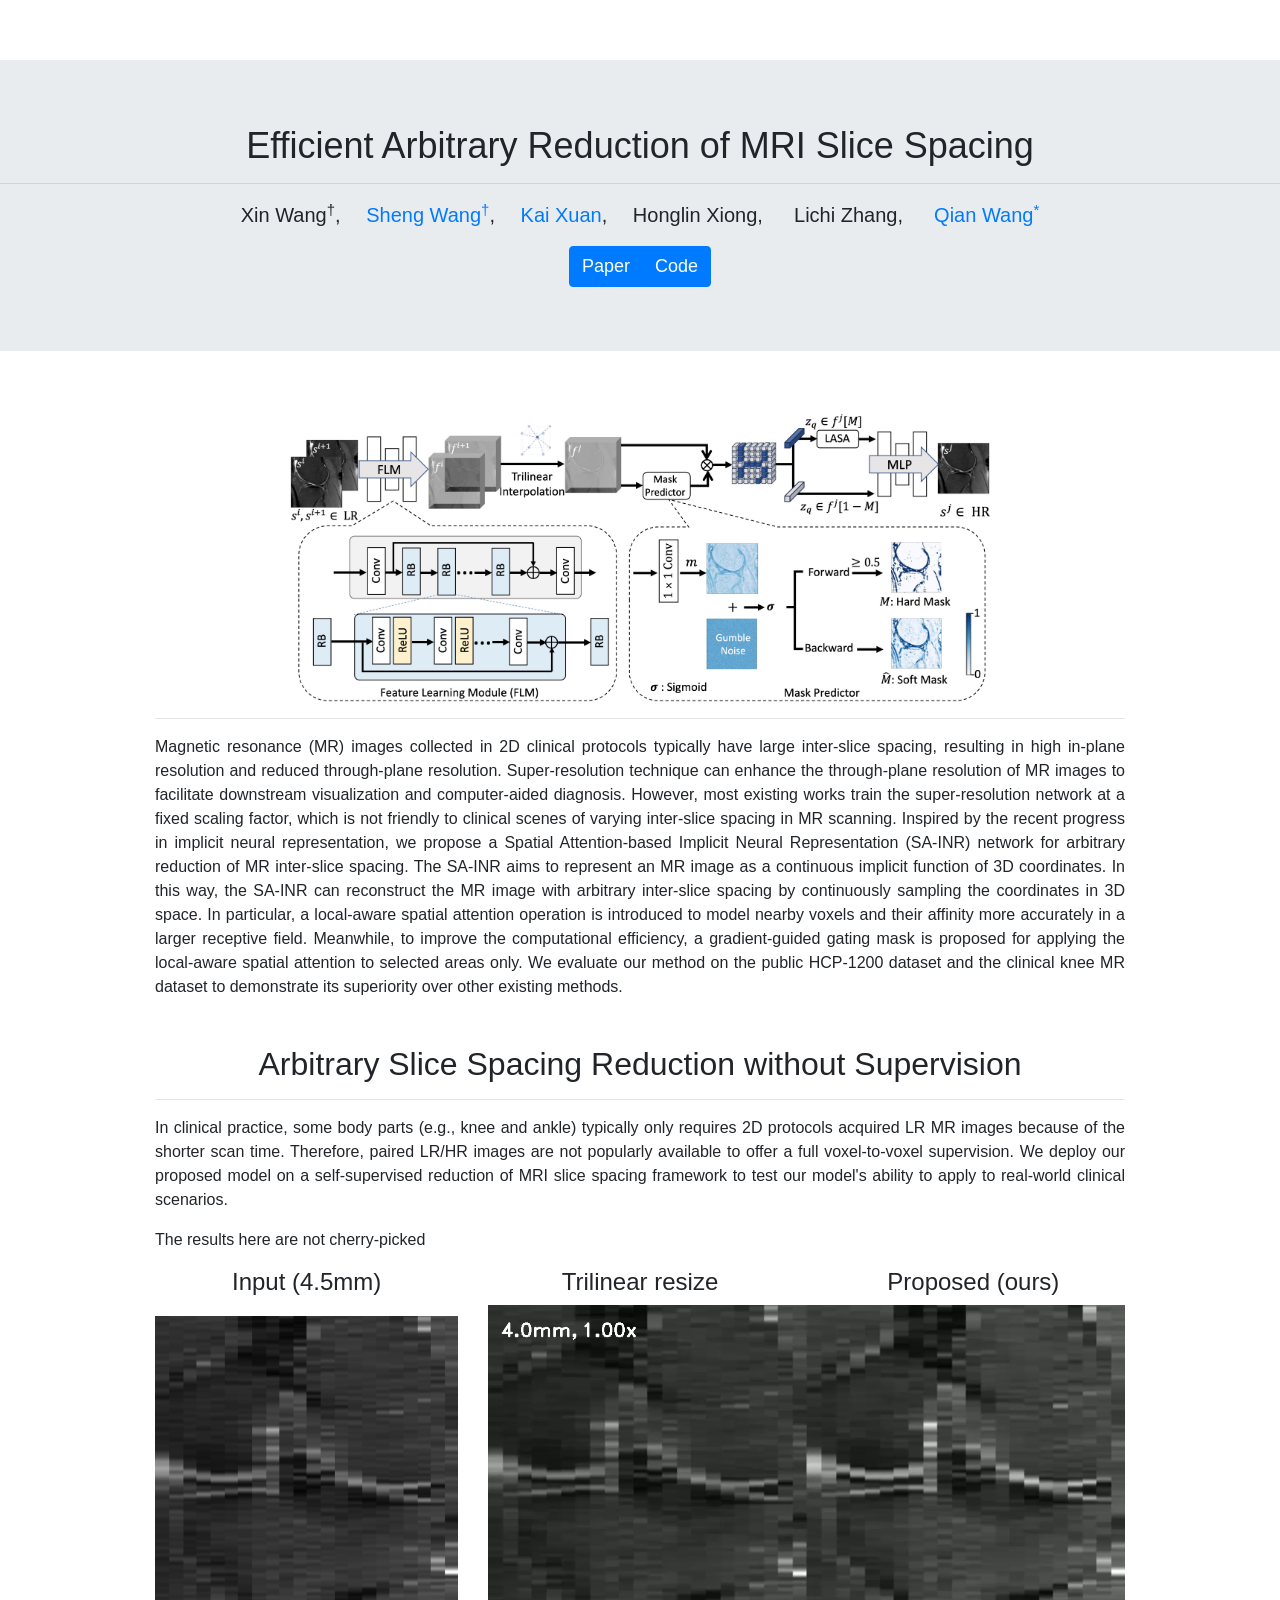
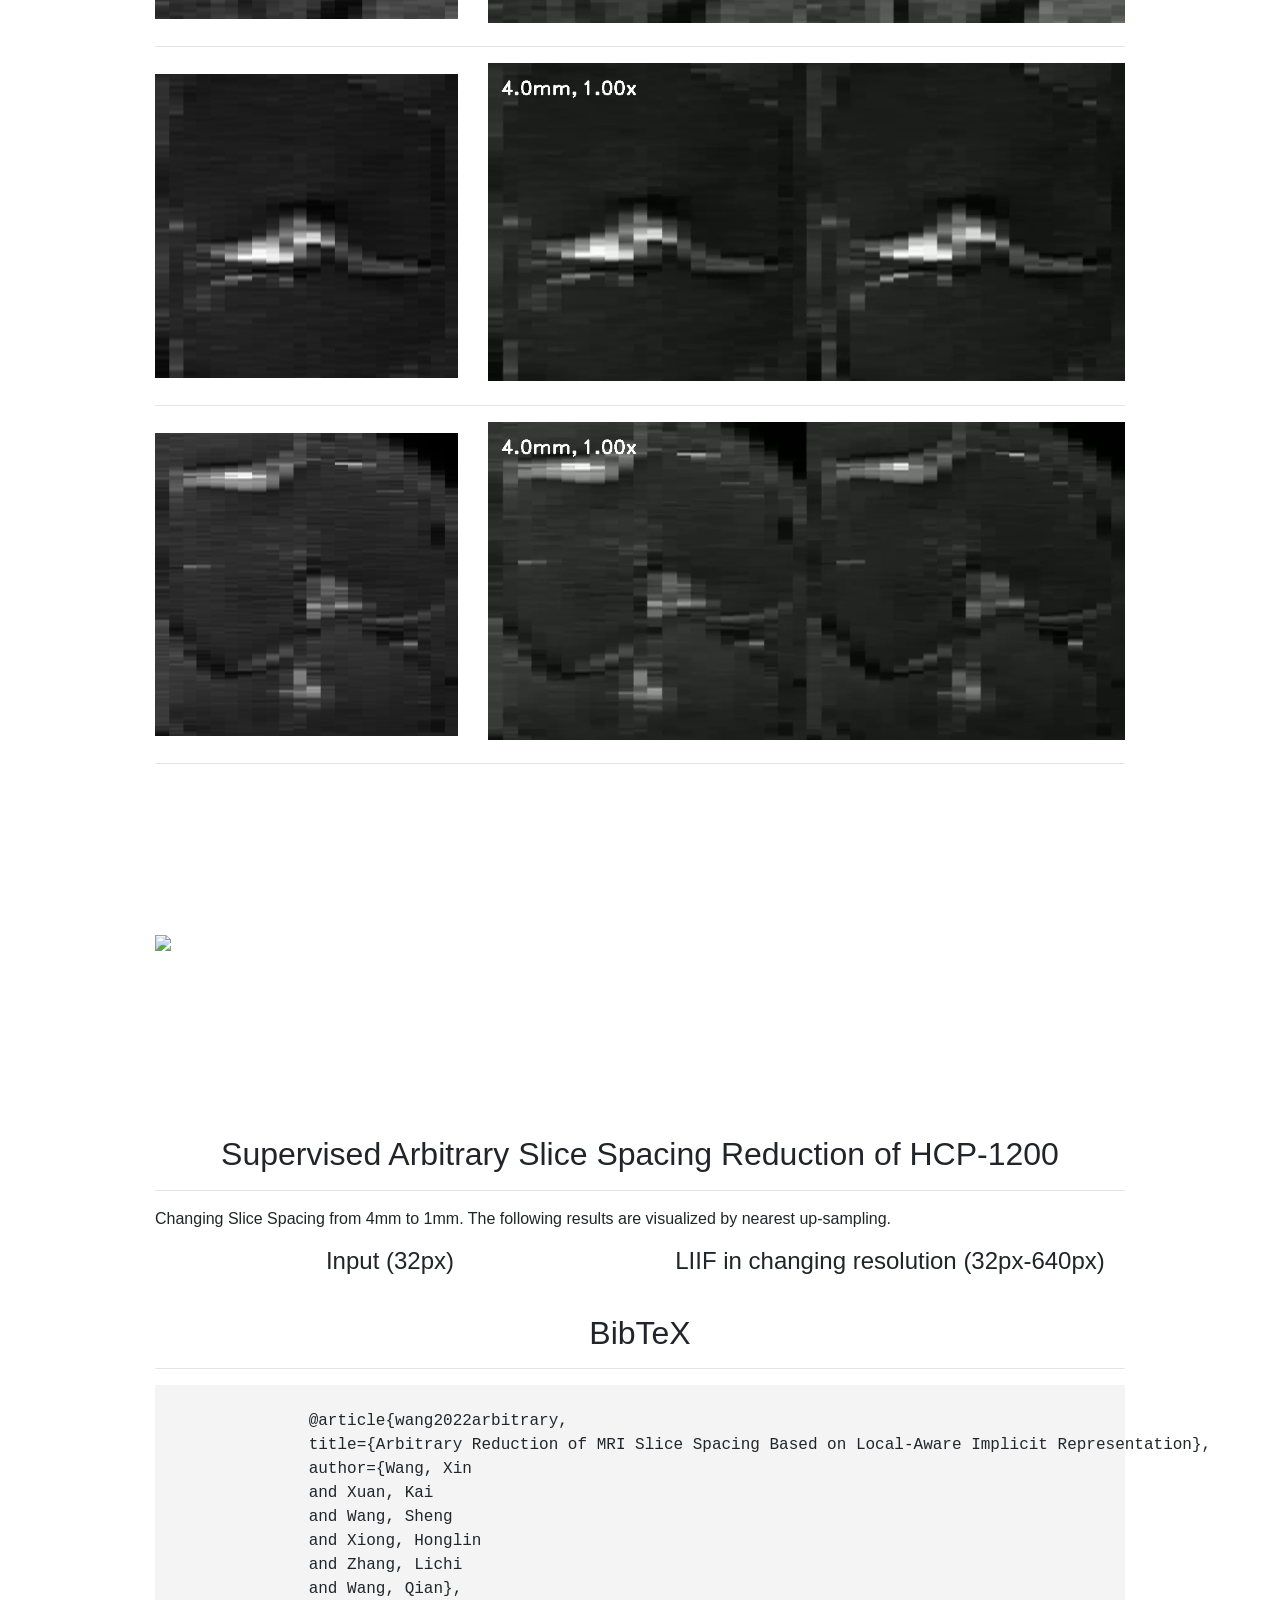
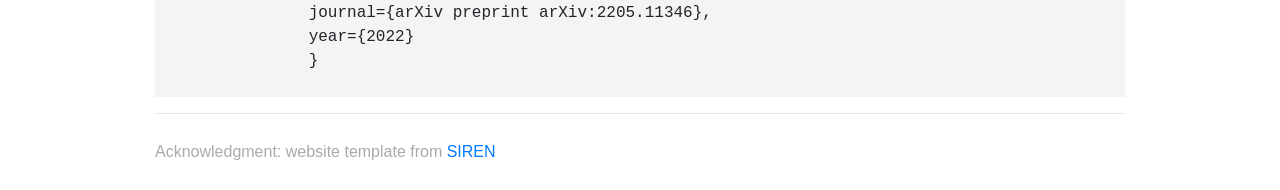
==== commit 584b8e5b: "updated figure and abstract" ====
--- a/docs/index.html
+++ b/docs/index.html
@@ -1,18 +1,18 @@
 <!DOCTYPE html>
 <html lang="en">
+
 <head>
     <meta charset="utf-8">
     <meta http-equiv="X-UA-Compatible" content="IE=edge">
     <meta name="viewport" content="width=device-width, initial-scale=1">
-    <meta name="description"
-          content="Efficient Arbitrary Reduction of MRI Slice Spacing">
+    <meta name="description" content="Efficient Arbitrary Reduction of MRI Slice Spacing">
     <meta name="author" content="Xin Wang, Sheng Wang, Kai Xuan, Lichi Zhang, Qian Wang">
 
     <title>Efficient Arbitrary Reduction of MRI Slice Spacing</title>
     <!-- Bootstrap core CSS -->
     <!--link href="bootstrap.min.css" rel="stylesheet"-->
     <link rel="stylesheet" href="bootstrapcore.css"
-          integrity="sha384-Gn5384xqQ1aoWXA+058RXPxPg6fy4IWvTNh0E263XmFcJlSAwiGgFAW/dAiS6JXm" crossorigin="anonymous">
+        integrity="sha384-Gn5384xqQ1aoWXA+058RXPxPg6fy4IWvTNh0E263XmFcJlSAwiGgFAW/dAiS6JXm" crossorigin="anonymous">
 
     <!-- Custom styles for this template -->
     <link href="offcanvas.css" rel="stylesheet">
@@ -20,187 +20,203 @@
 </head>
 
 <body>
-<div class="jumbotron jumbotron-fluid">
-    <div class="container"></div>
-    <h2>Efficient Arbitrary Reduction of MRI Slice Spacing</h2>
-    <hr>
-    <p class="authors">
-        Xin Wang<sup>†</sup>,&emsp;
-        <!-- <a href="https://yinboc.github.io/">Xin Wang<sup>†</sup></a>,&emsp; -->
-        <a href="https://github.com/JamesQFreeman">Sheng Wang<sup>†</sup></a>,&emsp;
-        <a href="https://github.com/woxuankai">Kai Xuan</a>,&emsp;
-        Honglin Xiong, &emsp;
-        Lichi Zhang, &emsp;
-        <a href="https://qianwang.space">Qian Wang<sup>*</sup></a>
-    </p>
-    <div class="btn-group" role="group" aria-label="Top menu">
-        <a class="btn btn-primary" href="https://arxiv.org/pdf/2205.11346.pdf">Paper</a>
-        <a class="btn btn-primary" href="https://github.com/JamesQFreeman/Efficient-Arbitrary-Reduction-of-MRI-Slice-Spacing">Code</a>
+    <div class="jumbotron jumbotron-fluid">
+        <div class="container"></div>
+        <h2>Efficient Arbitrary Reduction of MRI Slice Spacing</h2>
+        <hr>
+        <p class="authors">
+            Xin Wang<sup>†</sup>,&emsp;
+            <!-- <a href="https://yinboc.github.io/">Xin Wang<sup>†</sup></a>,&emsp; -->
+            <a href="https://github.com/JamesQFreeman">Sheng Wang<sup>†</sup></a>,&emsp;
+            <a href="https://github.com/woxuankai">Kai Xuan</a>,&emsp;
+            Honglin Xiong, &emsp;
+            Lichi Zhang, &emsp;
+            <a href="https://qianwang.space">Qian Wang<sup>*</sup></a>
+        </p>
+        <div class="btn-group" role="group" aria-label="Top menu">
+            <a class="btn btn-primary" href="https://arxiv.org/pdf/2205.11346.pdf">Paper</a>
+            <a class="btn btn-primary"
+                href="https://github.com/JamesQFreeman/Efficient-Arbitrary-Reduction-of-MRI-Slice-Spacing">Code</a>
+        </div>
     </div>
-</div>
-
-<div class="container">
-    <div class="section">
-        <img src="assets/fig1.png" alt="Main Method" width="700" class="center">
-        <!-- <div class="vcontainer">
+
+    <div class="container">
+        <div class="section">
+            <img src="assets/framework_221013.jpg" alt="Main Method" width="700" class="center">
+            <!-- <div class="vcontainer">
             <iframe class='video' src="https://www.youtube.com/embed/6f2roieSY_8" frameborder="0"
                     allow="accelerometer; autoplay; encrypted-media; gyroscope; picture-in-picture"
                     allowfullscreen></iframe>
         </div> -->
+            <hr>
+            <p>
+                Magnetic resonance (MR) images collected in 2D clinical protocols typically have large inter-slice
+                spacing, resulting in high in-plane resolution and reduced through-plane resolution.
+                Super-resolution technique can enhance the through-plane resolution of MR images to facilitate
+                downstream visualization and computer-aided diagnosis.
+                However, most existing works train the super-resolution network at a fixed scaling factor, which is not
+                friendly to clinical scenes of varying inter-slice spacing in MR scanning.
+                Inspired by the recent progress in implicit neural representation, we propose a Spatial
+                Attention-based Implicit Neural Representation (SA-INR) network for arbitrary reduction of MR
+                inter-slice spacing.
+                The SA-INR aims to represent an MR image as a continuous implicit function of 3D coordinates.
+                In this way, the SA-INR can reconstruct the MR image with arbitrary inter-slice spacing by continuously
+                sampling the coordinates in 3D space.
+                In particular, a local-aware spatial attention operation is introduced to model nearby voxels and their
+                affinity more accurately in a larger receptive field.
+                Meanwhile, to improve the computational efficiency, a gradient-guided gating mask is proposed for
+                applying the local-aware spatial attention to selected areas only.
+                We evaluate our method on the public HCP-1200 dataset and the clinical knee MR dataset to demonstrate
+                its superiority over other existing methods.
+            </p>
+        </div>
+
+        <div class="section">
+            <h2>Arbitrary Slice Spacing Reduction without Supervision</h2>
+            <hr>
+            <p>
+                In clinical practice, some body parts (e.g., knee and ankle) typically only requires 2D protocols
+                acquired LR MR images because of the shorter scan time.
+                Therefore, paired LR/HR images are not popularly available to offer a full voxel-to-voxel supervision.
+                We deploy our proposed model on a self-supervised reduction of MRI slice spacing framework to test our
+                model's ability to apply to real-world clinical scenarios.
+            </p>
+            <p>
+                The results here are not cherry-picked
+            </p>
+
+            <div class="row align-items-center">
+                <div class="col-sm-4 text-center">
+                    <h4>Input (4.5mm)</h4>
+                </div>
+                <div class="col-sm-4 text-center">
+                    <h4>Trilinear resize</h4>
+                </div>
+                <div class="col-sm-4 text-center">
+                    <h4>Proposed (ours)</h4>
+                </div>
+            </div>
+            <div class="row align-items-center">
+                <div class="col-sm-4">
+                    <img src="assets/output_1_coronal_130.png" style="width:100%">
+                </div>
+                <div class="col-sm-8">
+                    <video width="100%" playsinline autoplay loop preload muted>
+                        <source src="assets/output_1_coronal_130.webm" type="video/mp4">
+                    </video>
+                </div>
+            </div>
+            <hr>
+            <div class="row align-items-center">
+                <div class="col-sm-4">
+                    <img src="assets/output_2_coronal_159.png" style="width:100%">
+                </div>
+                <div class="col-sm-8">
+                    <video width="100%" playsinline autoplay loop preload muted>
+                        <source src="assets/output_2_coronal_159.webm" type="video/mp4">
+                    </video>
+                </div>
+            </div>
+            <hr>
+            <div class="row align-items-center">
+                <div class="col-sm-4">
+                    <img src="assets/output_2_axial_159.png" style="width:100%">
+                </div>
+                <div class="col-sm-8">
+                    <video width="100%" playsinline autoplay loop preload muted>
+                        <source src="assets/output_2_axial_159.webm" type="video/mp4">
+                    </video>
+                </div>
+            </div>
+            <hr>
+            <div class="row align-items-center">
+                <div class="col-sm-4">
+                    <img src="assets/output_2_coronal_140.png" style="width:100%">
+                </div>
+                <div class="col-sm-8">
+                    <video width="100%" playsinline autoplay loop preload muted>
+                        <source src="assets/output_2_coronal_140.mp4" type="video/mp4">
+                    </video>
+                </div>
+            </div>
+        </div>
+
+        <div class="section">
+            <h2>Supervised Arbitrary Slice Spacing Reduction of HCP-1200</h2>
+            <hr>
+            <p>
+                Changing Slice Spacing from 4mm to 1mm. The following results are visualized by nearest up-sampling.
+            </p>
+            <div class="row align-items-center">
+                <div class="col-sm-6 text-center">
+                    <h4>Input (32px)</h4>
+                </div>
+                <div class="col-sm-6 text-center">
+                    <h4>LIIF in changing resolution (32px-640px)</h4>
+                </div>
+            </div>
+            <!-- <div class="row">
+            <div class="col-sm-6">
+                <img src="assets/output_2_axial_160.png" style="width:100%">
+            </div>
+            <div class="col-sm-6">
+                <video width="100%" playsinline autoplay loop preload muted>
+                    <source src="assets/output_2_axial_160.mp4" type="video/mp4">
+                </video>
+            </div>
+        </div>
         <hr>
-        <p>
-            MR images collected in 2D protocols typically have large inter-slice spacing, resulting in high in-plane resolution and reduced through-plane resolution because of the limitations of scanning duration and signal-to-noise ratio.
-            Super-resolution is a powerful tool to reduce the inter-slice spacing of MR images to facilitate subsequent visualization and computation tasks. 
-            However, most existing works train the super-resolution network at a fixed ratio, which is inconvenient in clinical scenes due to the heterogeneous parameters in MR scanning. 
-            In this paper, we propose a single super-resolution network for continuous reduction of MR slice spacing.
-            By view the input image as a continuous implicit function of coordinates, the intermediate slices of different spacing ratios could be constructed according to the up-sampled coordinates in the continuous domain. 
-            Particularly, we propose a novel local-aware spatial attention operation to extend the reception field for each spatial coordinate, so as to boost the quality of output image. Meanwhile, we propose a gradient-guided gating mask for conditionally applying the local-aware spatial attention in the spatial domain. In this way, we could achieve comparable and even better performance while reducing the computation brought by the attention operation.
-            The experimental results demonstrate the superiority of our proposed method, even compared to the models trained at a fixed ratio.
-        </p>
-    </div>
-
-    <div class="section">
-        <h2>Arbitrary Slice Spacing Reduction without Supervision</h2>
-        <hr>
-        <p>
-            In clinical practice, some body parts (e.g., knee and ankle) typically only requires 2D protocols acquired LR MR images because of the shorter scan time.
-Therefore, paired LR/HR images are not popularly available to offer a full voxel-to-voxel supervision.
-We deploy our proposed model on a self-supervised reduction of MRI slice spacing framework to test our model's ability to apply to real-world clinical scenarios.
-        </p>
-        <p>
-            The results here are not cherry-picked
-        </p>
-
-        <div class="row align-items-center">
-            <div class="col-sm-4 text-center">
-                <h4>Input (4.5mm)</h4>
-            </div>
-            <div class="col-sm-4 text-center">
-                <h4>Trilinear resize</h4>
-            </div>
-            <div class="col-sm-4 text-center">
-                <h4>Proposed (ours)</h4>
-            </div>
-        </div>
-        <div class="row align-items-center">
-            <div class="col-sm-4">
-                <img src="assets/output_1_coronal_130.png" style="width:100%">
-            </div>
-            <div class="col-sm-8">
-                <video width="100%" playsinline autoplay loop preload muted>
-                    <source src="assets/output_1_coronal_130.webm" type="video/mp4">
-                </video>
-            </div>
-        </div>
-        <hr>
-        <div class="row align-items-center">
-            <div class="col-sm-4">
-                <img src="assets/output_2_coronal_159.png" style="width:100%">
-            </div>
-            <div class="col-sm-8">
-                <video width="100%" playsinline autoplay loop preload muted>
-                    <source src="assets/output_2_coronal_159.webm" type="video/mp4">
-                </video>
-            </div>
-        </div>
-        <hr>
-        <div class="row align-items-center">
-            <div class="col-sm-4">
-                <img src="assets/output_2_axial_159.png" style="width:100%">
-            </div>
-            <div class="col-sm-8">
-                <video width="100%" playsinline autoplay loop preload muted>
-                    <source src="assets/output_2_axial_159.webm" type="video/mp4">
-                </video>
-            </div>
-        </div>
-		<hr>
-        <div class="row align-items-center">
-            <div class="col-sm-4">
+        <div class="row">
+            <div class="col-sm-6">
                 <img src="assets/output_2_coronal_140.png" style="width:100%">
             </div>
-            <div class="col-sm-8">
+            <div class="col-sm-6">
                 <video width="100%" playsinline autoplay loop preload muted>
                     <source src="assets/output_2_coronal_140.mp4" type="video/mp4">
                 </video>
             </div>
-        </div>
+        </div> -->
+            <!-- <p>Also, we compared the proposed method with other super-resolution methods.</p> -->
+        </div>
+
+        <div class="section">
+            <h2>BibTeX</h2>
+            <hr>
+            <div class="bibtexsection">
+                @article{wang2022arbitrary,
+                title={Arbitrary Reduction of MRI Slice Spacing Based on Local-Aware Implicit Representation},
+                author={Wang, Xin
+                and Xuan, Kai
+                and Wang, Sheng
+                and Xiong, Honglin
+                and Zhang, Lichi
+                and Wang, Qian},
+                journal={arXiv preprint arXiv:2205.11346},
+                year={2022}
+                }
+            </div>
+        </div>
+
+        <hr>
+
+        <footer>
+            <p><span style="color: #AAAAAA">Acknowledgment: website template from <a
+                        href="https://vsitzmann.github.io/siren/">SIREN</a></span></p>
+        </footer>
+
     </div>
 
-    <div class="section">
-        <h2>Supervised Arbitrary Slice Spacing Reduction of HCP-1200</h2>
-        <hr>
-        <p>
-            Changing Slice Spacing from 4mm to 1mm. The following results are visualized by nearest up-sampling.
-        </p>
-        <div class="row align-items-center">
-            <div class="col-sm-6 text-center">
-                <h4>Input (32px)</h4>
-            </div>
-            <div class="col-sm-6 text-center">
-                <h4>LIIF in changing resolution (32px-640px)</h4>
-            </div>
-        </div>
-        <!-- <div class="row">
-            <div class="col-sm-6">
-                <img src="assets/output_2_axial_160.png" style="width:100%">
-            </div>
-            <div class="col-sm-6">
-                <video width="100%" playsinline autoplay loop preload muted>
-                    <source src="assets/output_2_axial_160.mp4" type="video/mp4">
-                </video>
-            </div>
-        </div>
-        <hr>
-        <div class="row">
-            <div class="col-sm-6">
-                <img src="assets/output_2_coronal_140.png" style="width:100%">
-            </div>
-            <div class="col-sm-6">
-                <video width="100%" playsinline autoplay loop preload muted>
-                    <source src="assets/output_2_coronal_140.mp4" type="video/mp4">
-                </video>
-            </div>
-        </div> -->
-        <!-- <p>Also, we compared the proposed method with other super-resolution methods.</p> -->
-    </div>
-
-    <div class="section">
-        <h2>BibTeX</h2>
-        <hr>
-        <div class="bibtexsection">
-@article{wang2022arbitrary,
-    title={Arbitrary Reduction of MRI Slice Spacing Based on Local-Aware Implicit Representation},
-    author={Wang, Xin 
-            and Xuan, Kai 
-            and Wang, Sheng 
-            and Xiong, Honglin 
-            and Zhang, Lichi 
-            and Wang, Qian},
-    journal={arXiv preprint arXiv:2205.11346},
-    year={2022}
-    }
-        </div>
-    </div>
-
-	<hr>
-
-	<footer>
-        <p><span style="color: #AAAAAA">Acknowledgment: website template from <a href="https://vsitzmann.github.io/siren/">SIREN</a></span></p>
-    </footer>
-
-</div>
-
-
-<script src="https://code.jquery.com/jquery-3.5.1.slim.min.js"
+
+    <script src="https://code.jquery.com/jquery-3.5.1.slim.min.js"
         integrity="sha384-DfXdz2htPH0lsSSs5nCTpuj/zy4C+OGpamoFVy38MVBnE+IbbVYUew+OrCXaRkfj"
         crossorigin="anonymous"></script>
-<script src="https://cdn.jsdelivr.net/npm/popper.js@1.16.0/dist/umd/popper.min.js"
+    <script src="https://cdn.jsdelivr.net/npm/popper.js@1.16.0/dist/umd/popper.min.js"
         integrity="sha384-Q6E9RHvbIyZFJoft+2mJbHaEWldlvI9IOYy5n3zV9zzTtmI3UksdQRVvoxMfooAo"
         crossorigin="anonymous"></script>
-<script src="https://stackpath.bootstrapcdn.com/bootstrap/4.5.0/js/bootstrap.min.js"
+    <script src="https://stackpath.bootstrapcdn.com/bootstrap/4.5.0/js/bootstrap.min.js"
         integrity="sha384-OgVRvuATP1z7JjHLkuOU7Xw704+h835Lr+6QL9UvYjZE3Ipu6Tp75j7Bh/kR0JKI"
         crossorigin="anonymous"></script>
 
 </body>
-</html>
+
+</html>
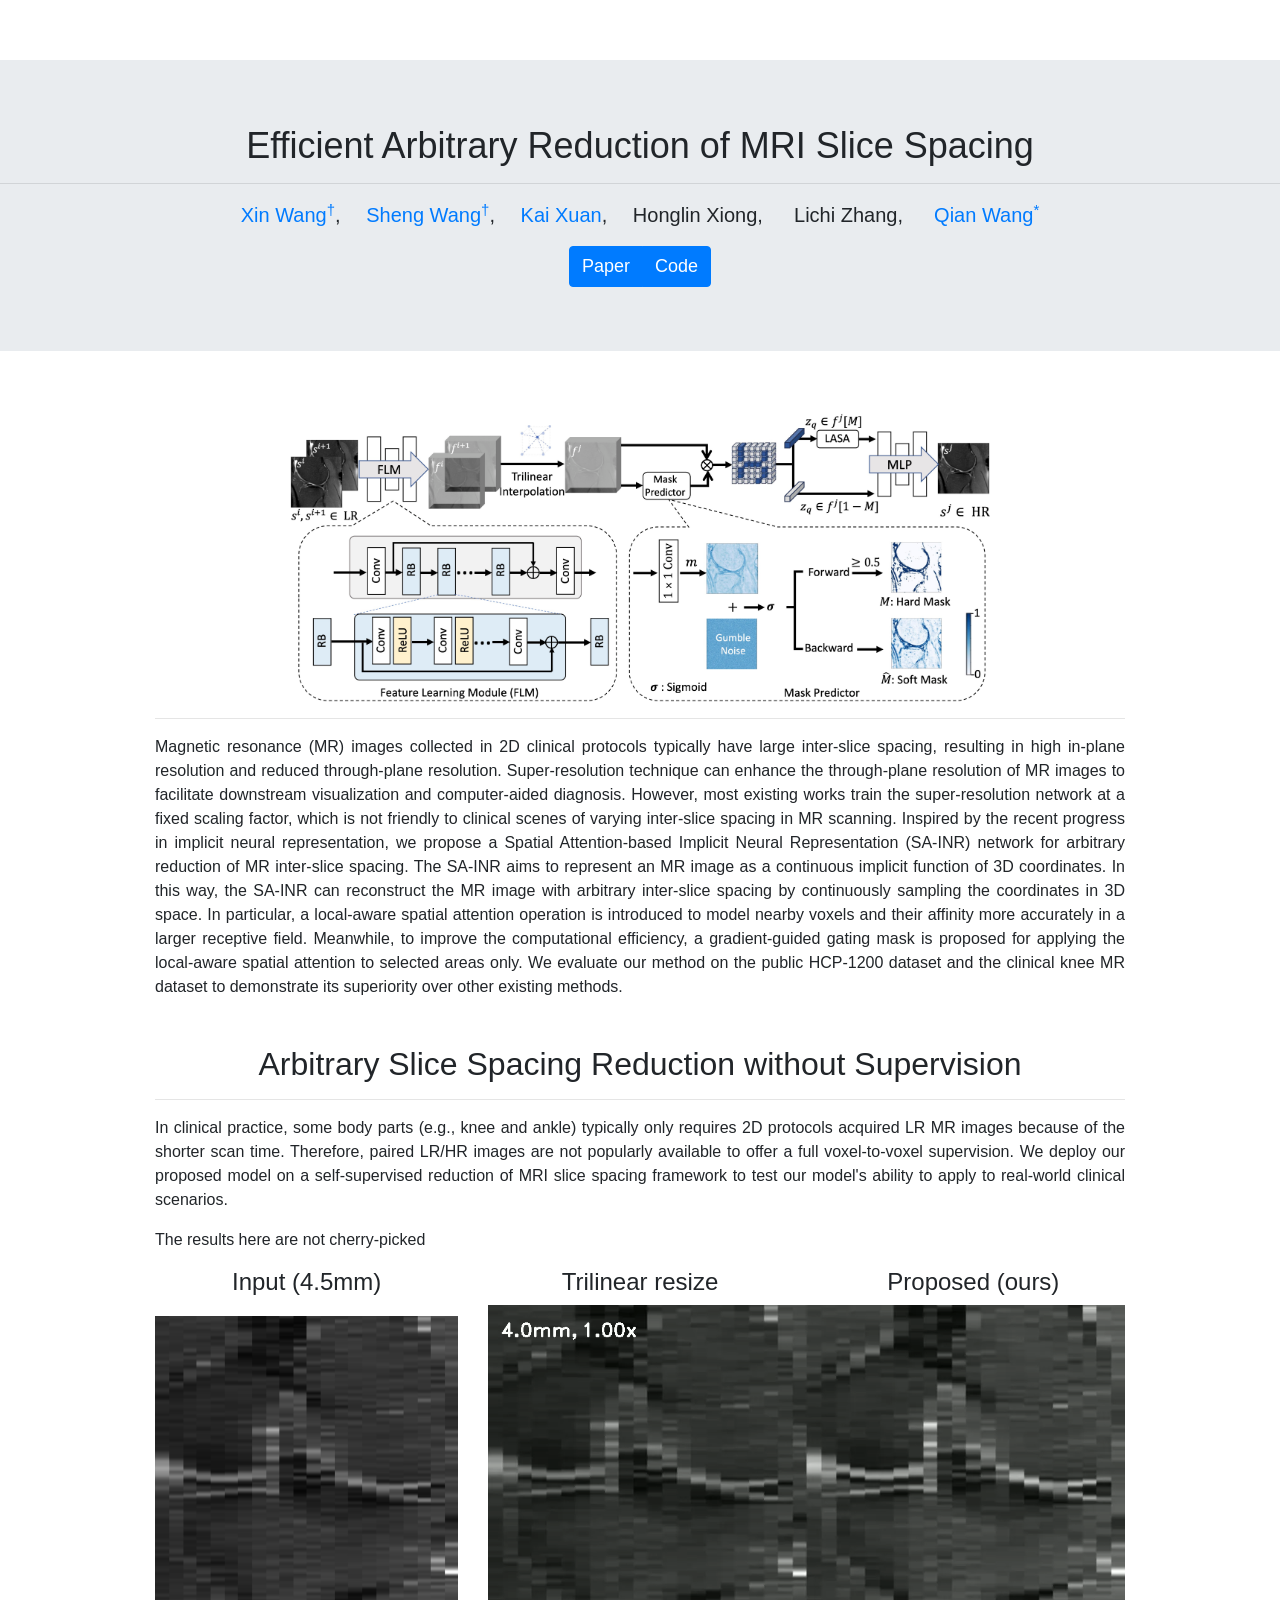
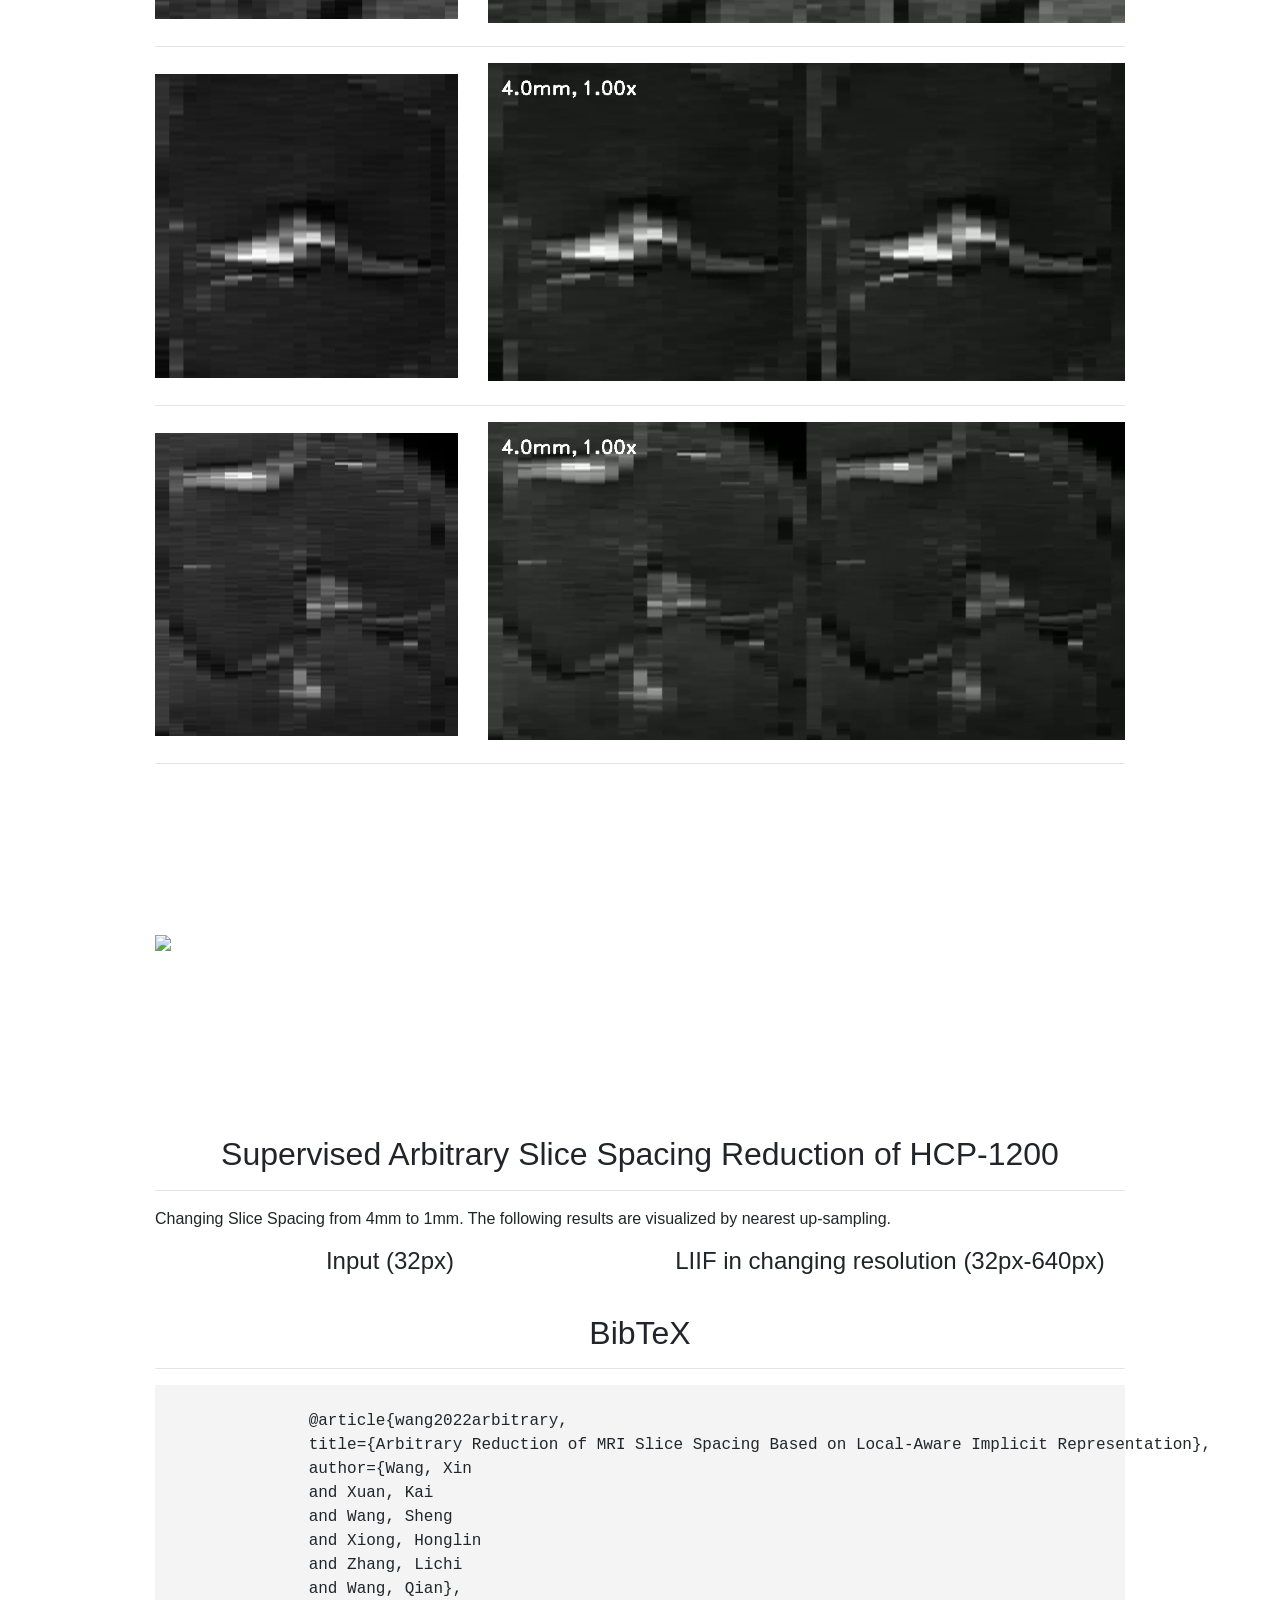
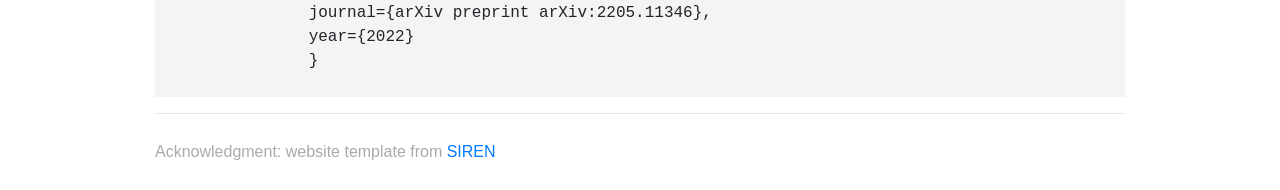
==== commit 0149d6d5: "Update index.html" ====
--- a/docs/index.html
+++ b/docs/index.html
@@ -25,7 +25,7 @@
         <h2>Efficient Arbitrary Reduction of MRI Slice Spacing</h2>
         <hr>
         <p class="authors">
-            Xin Wang<sup>†</sup>,&emsp;
+            <a href="https://github.com/XinWang-99" >Xin Wang<sup>†</sup></a>,&emsp;
             <!-- <a href="https://yinboc.github.io/">Xin Wang<sup>†</sup></a>,&emsp; -->
             <a href="https://github.com/JamesQFreeman">Sheng Wang<sup>†</sup></a>,&emsp;
             <a href="https://github.com/woxuankai">Kai Xuan</a>,&emsp;
@@ -36,7 +36,7 @@
         <div class="btn-group" role="group" aria-label="Top menu">
             <a class="btn btn-primary" href="https://arxiv.org/pdf/2205.11346.pdf">Paper</a>
             <a class="btn btn-primary"
-                href="https://github.com/JamesQFreeman/Efficient-Arbitrary-Reduction-of-MRI-Slice-Spacing">Code</a>
+                href="https://github.com/XinWang-99/SA-INR">Code</a>
         </div>
     </div>
 
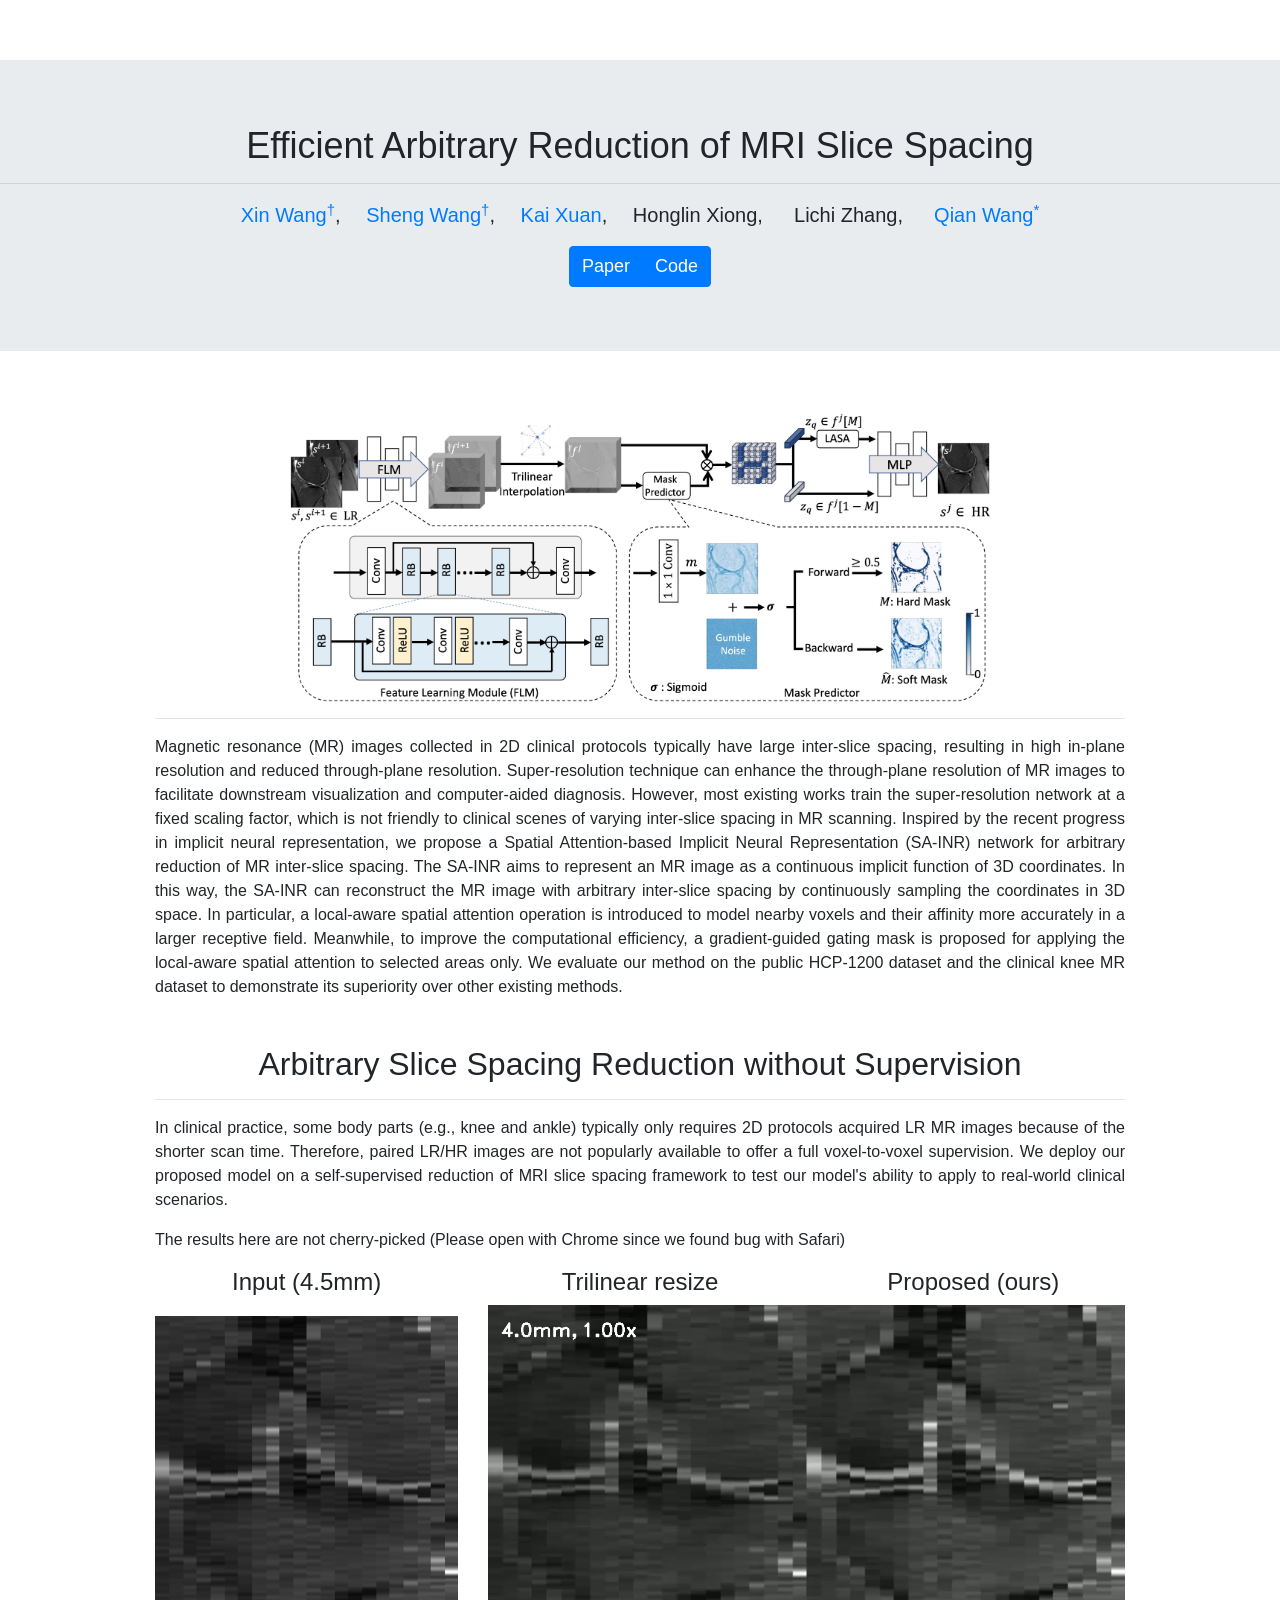
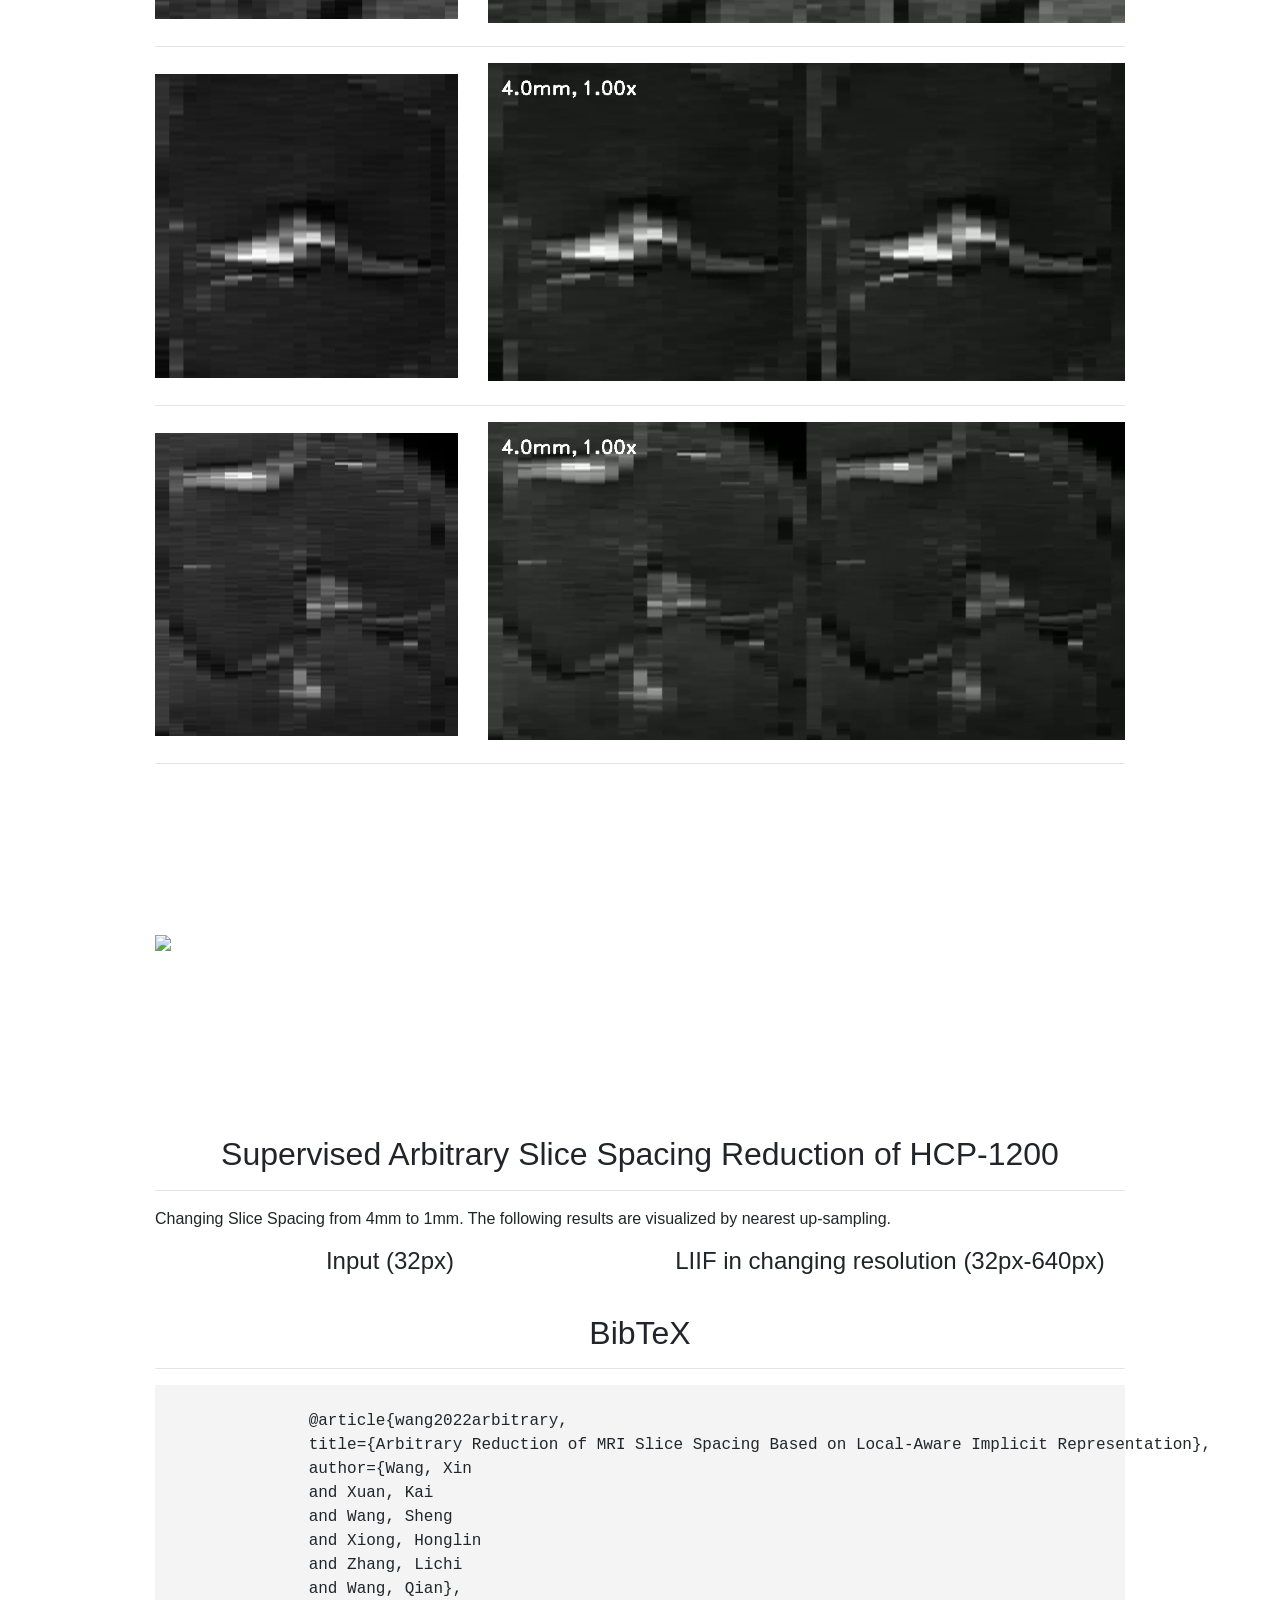
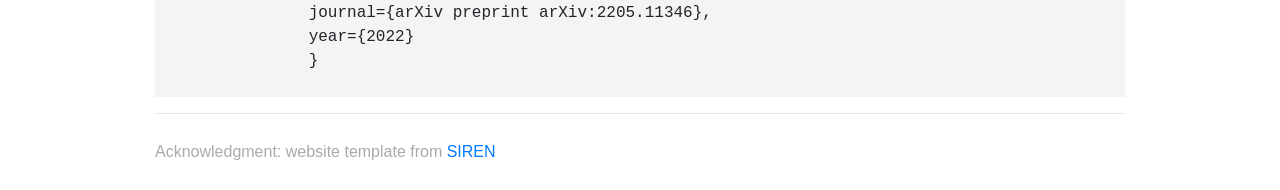
==== commit 0b7b60a3: "Update index.html" ====
--- a/docs/index.html
+++ b/docs/index.html
@@ -82,7 +82,7 @@
                 model's ability to apply to real-world clinical scenarios.
             </p>
             <p>
-                The results here are not cherry-picked
+                The results here are not cherry-picked (Please open with Chrome since we found bug with Safari)
             </p>
 
             <div class="row align-items-center">
